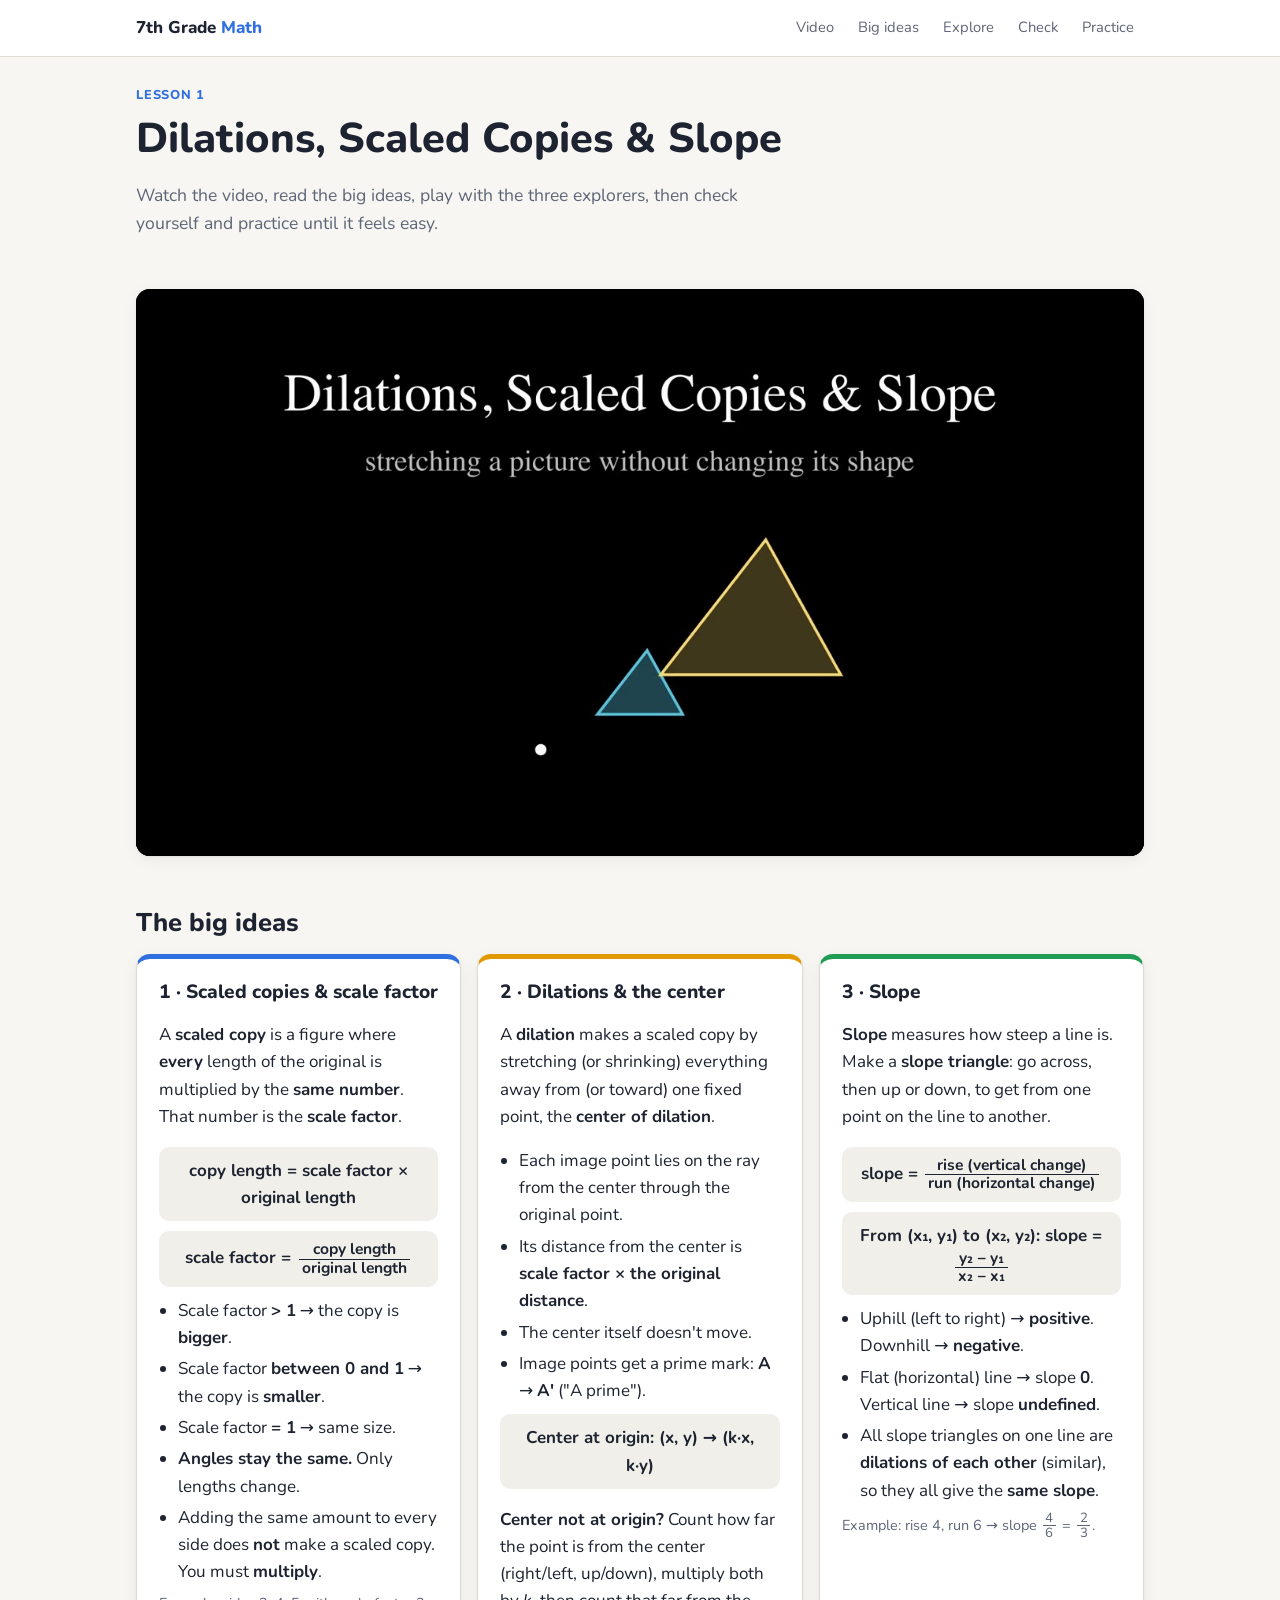
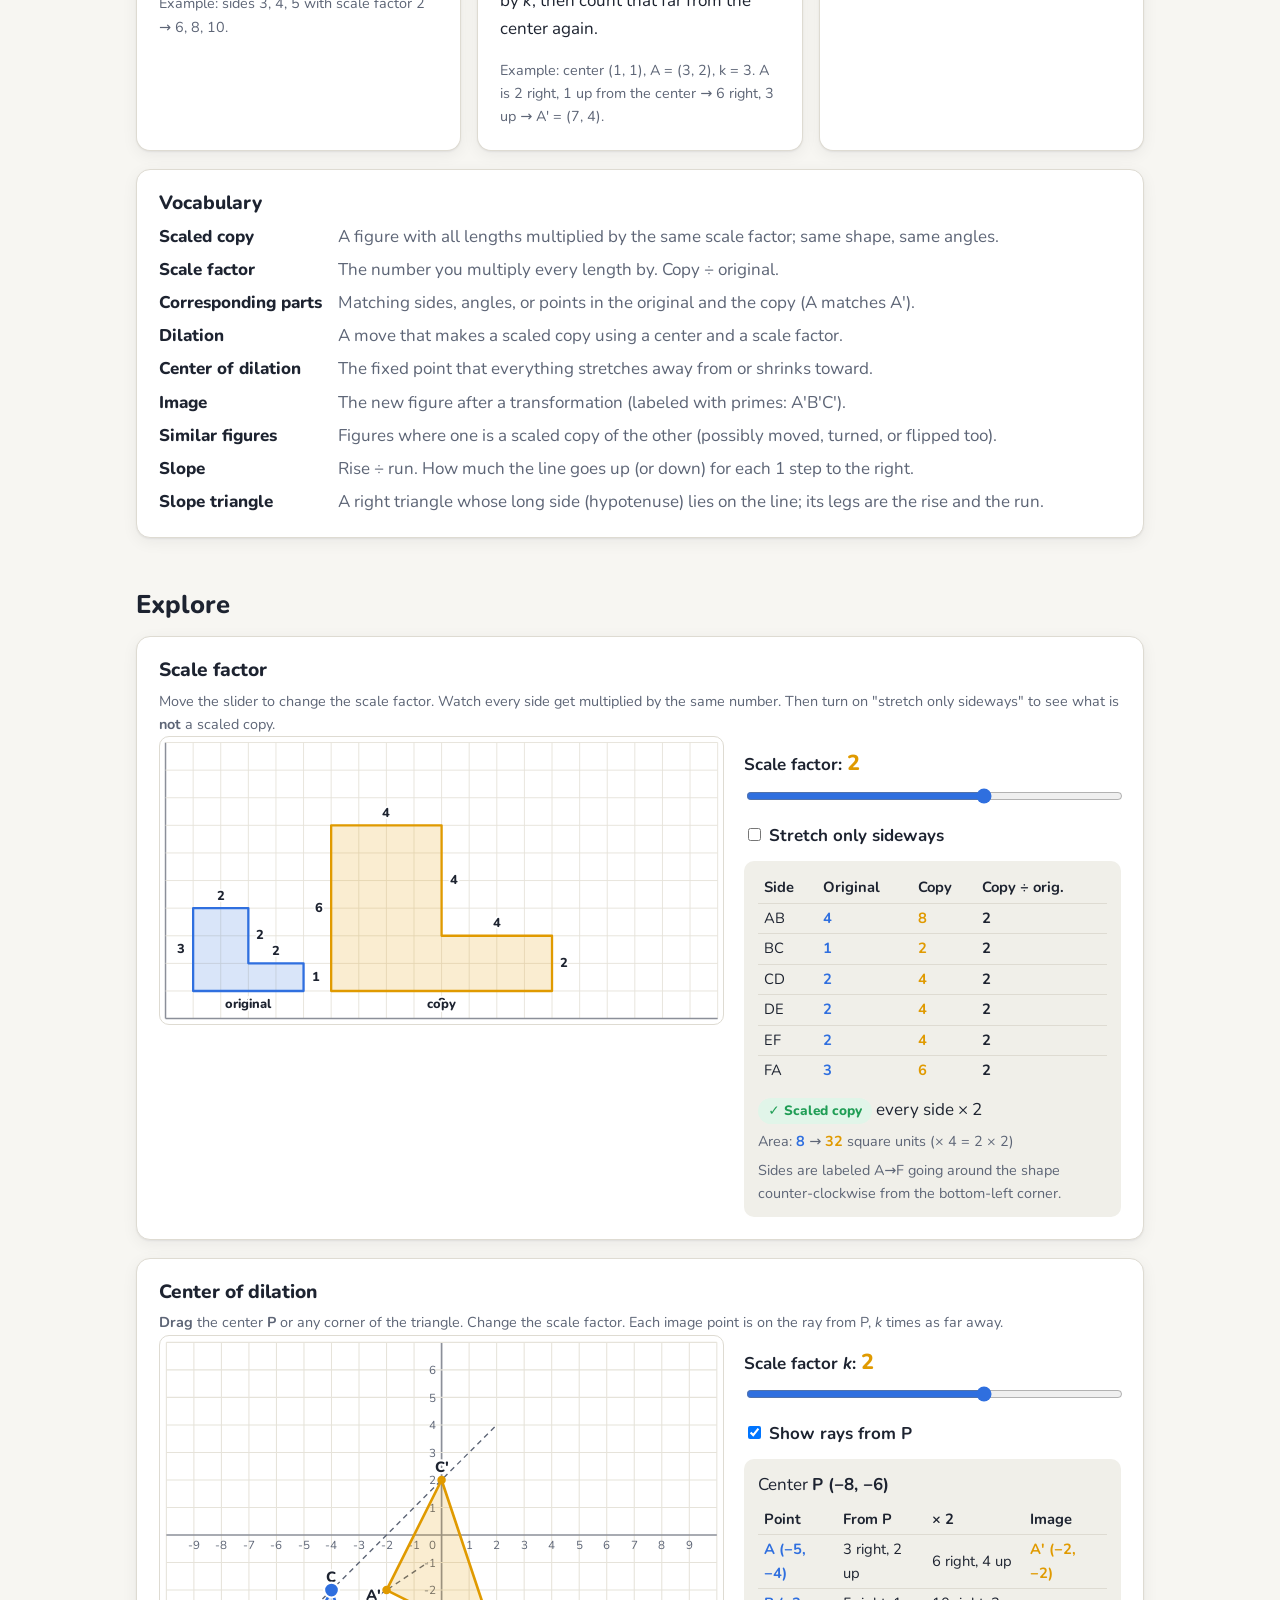
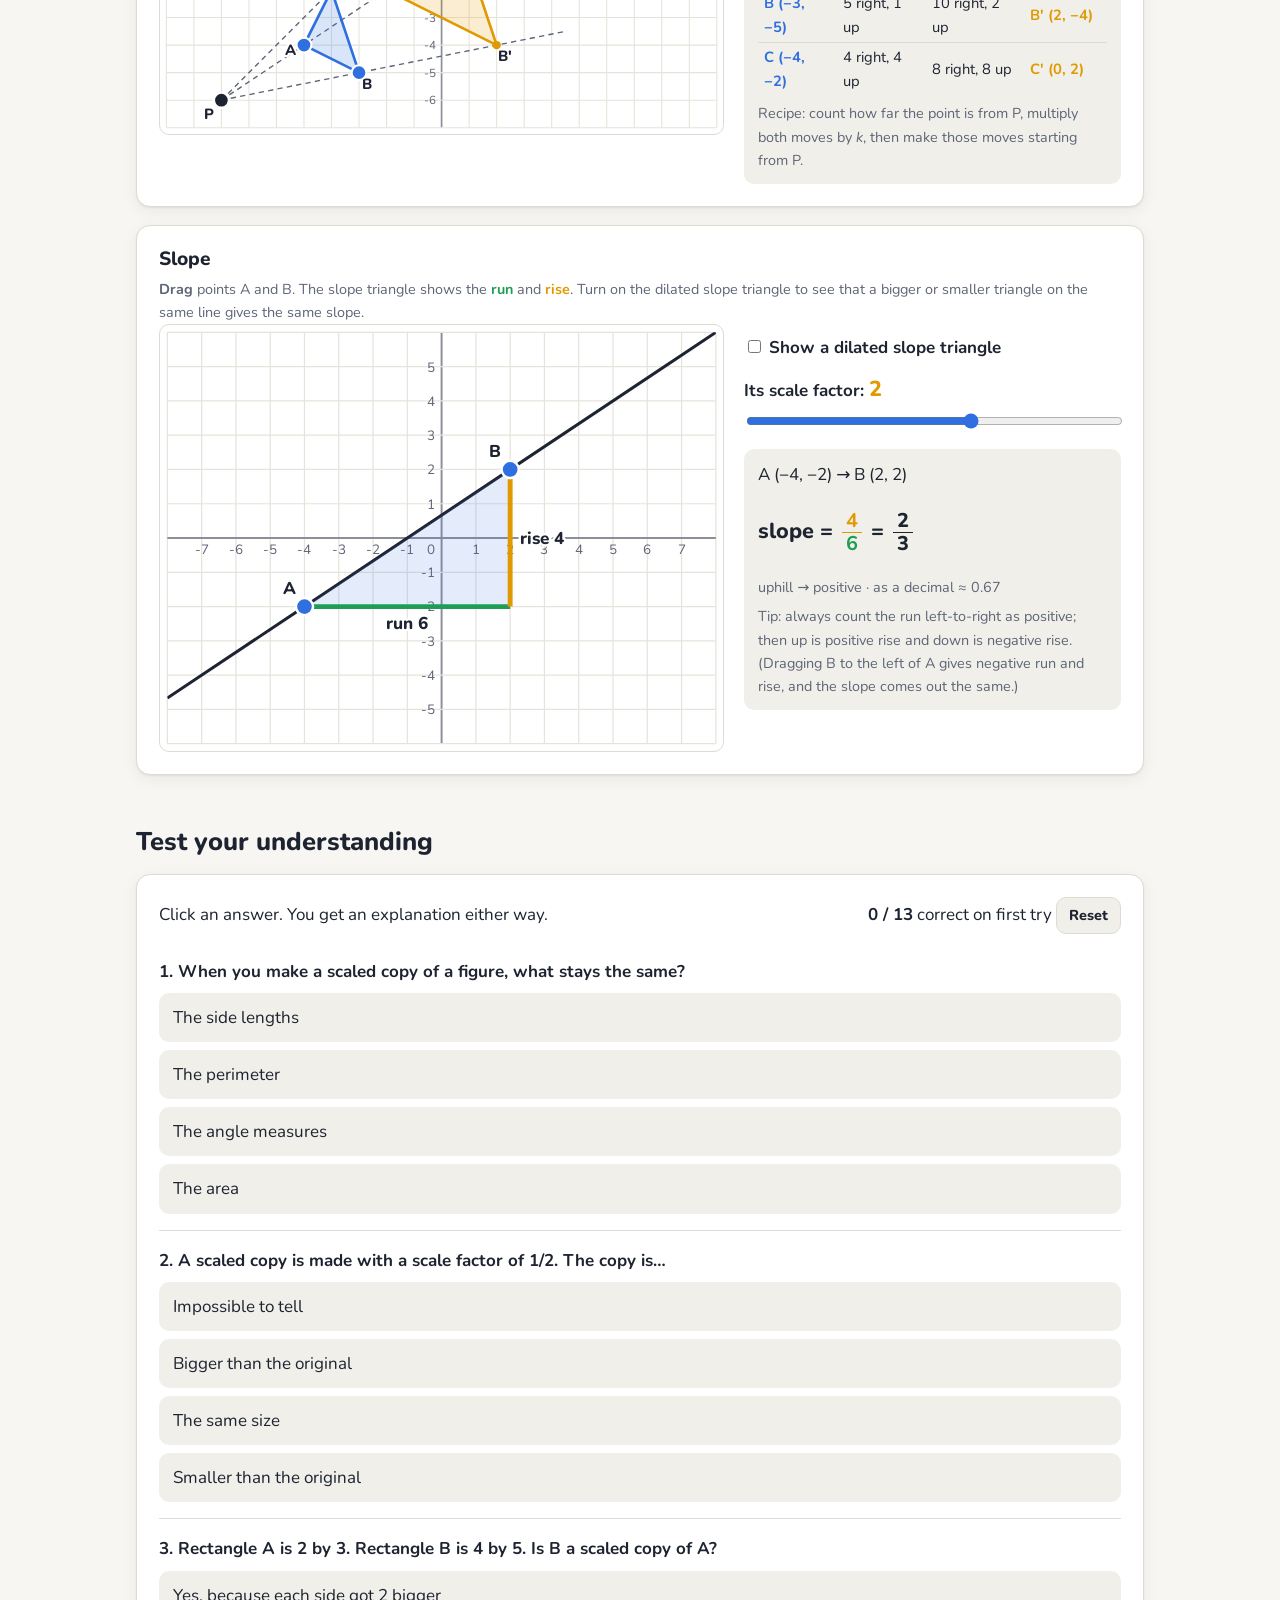
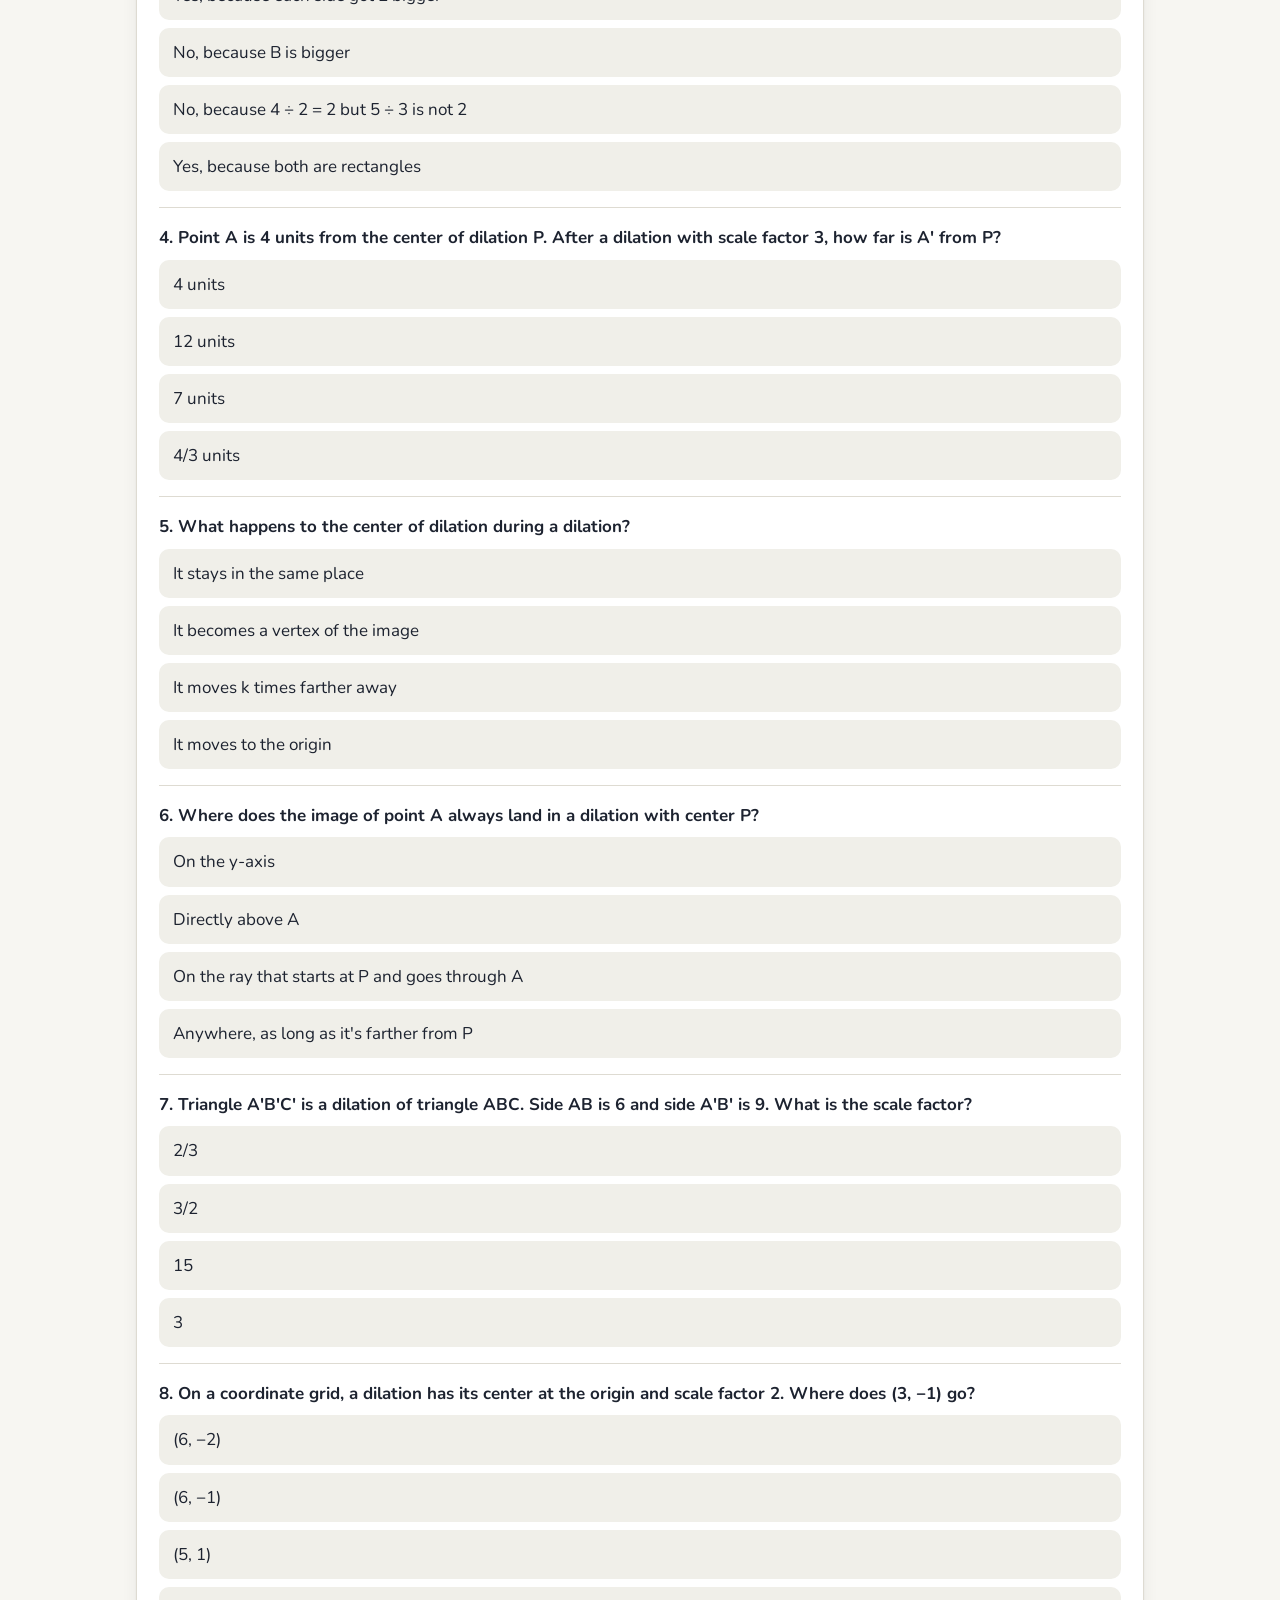
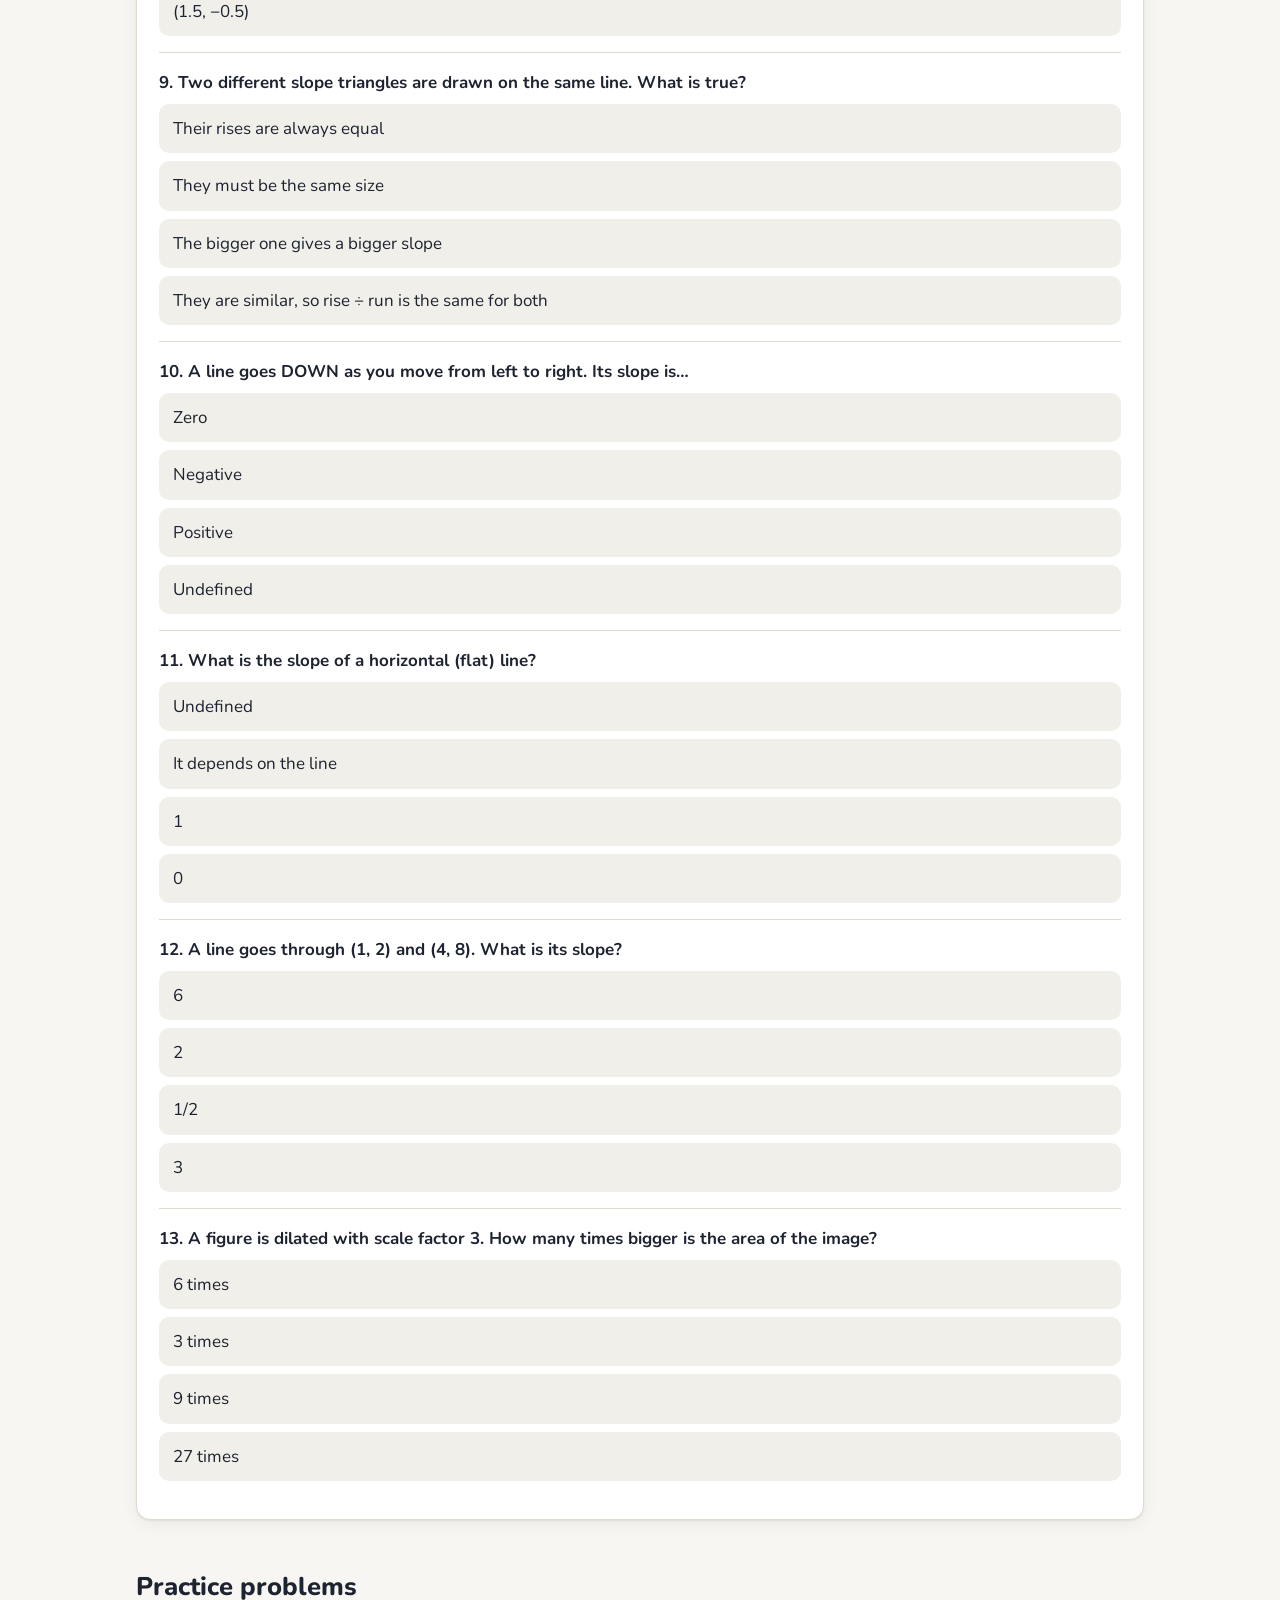
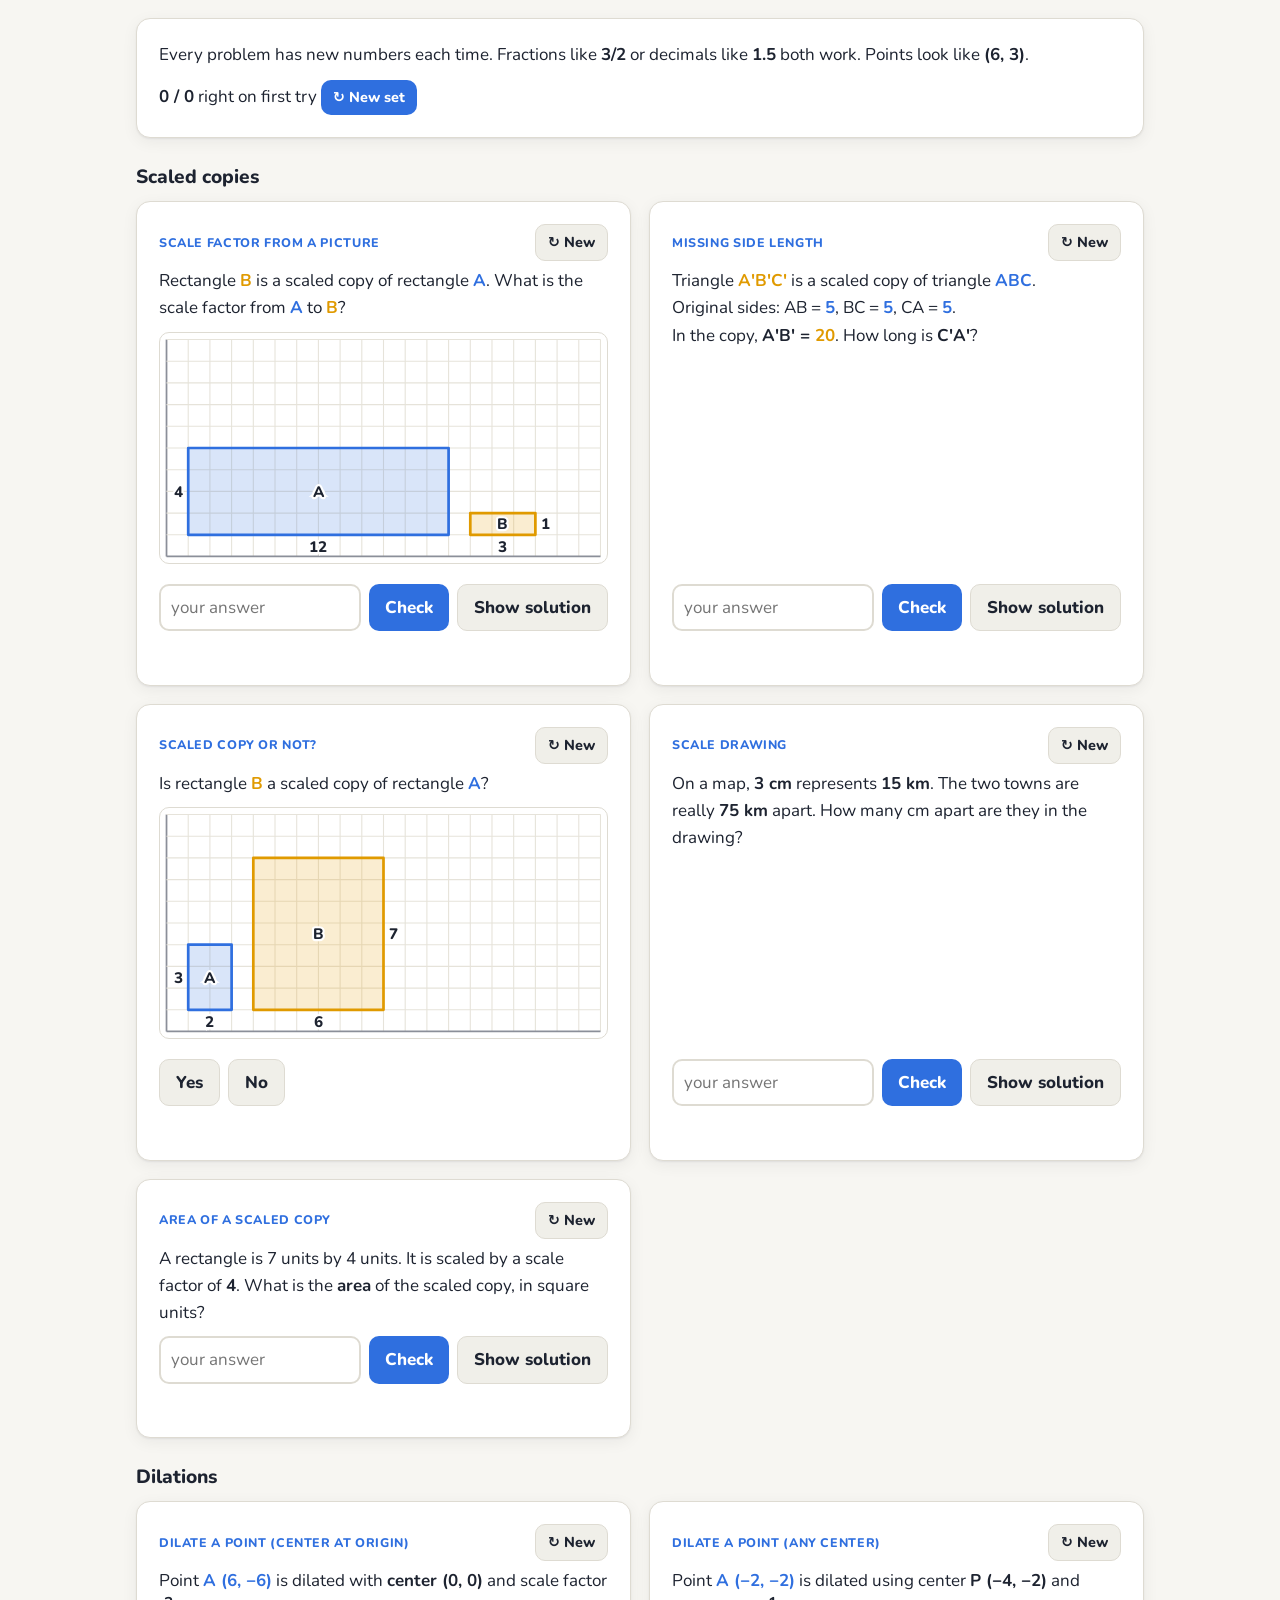
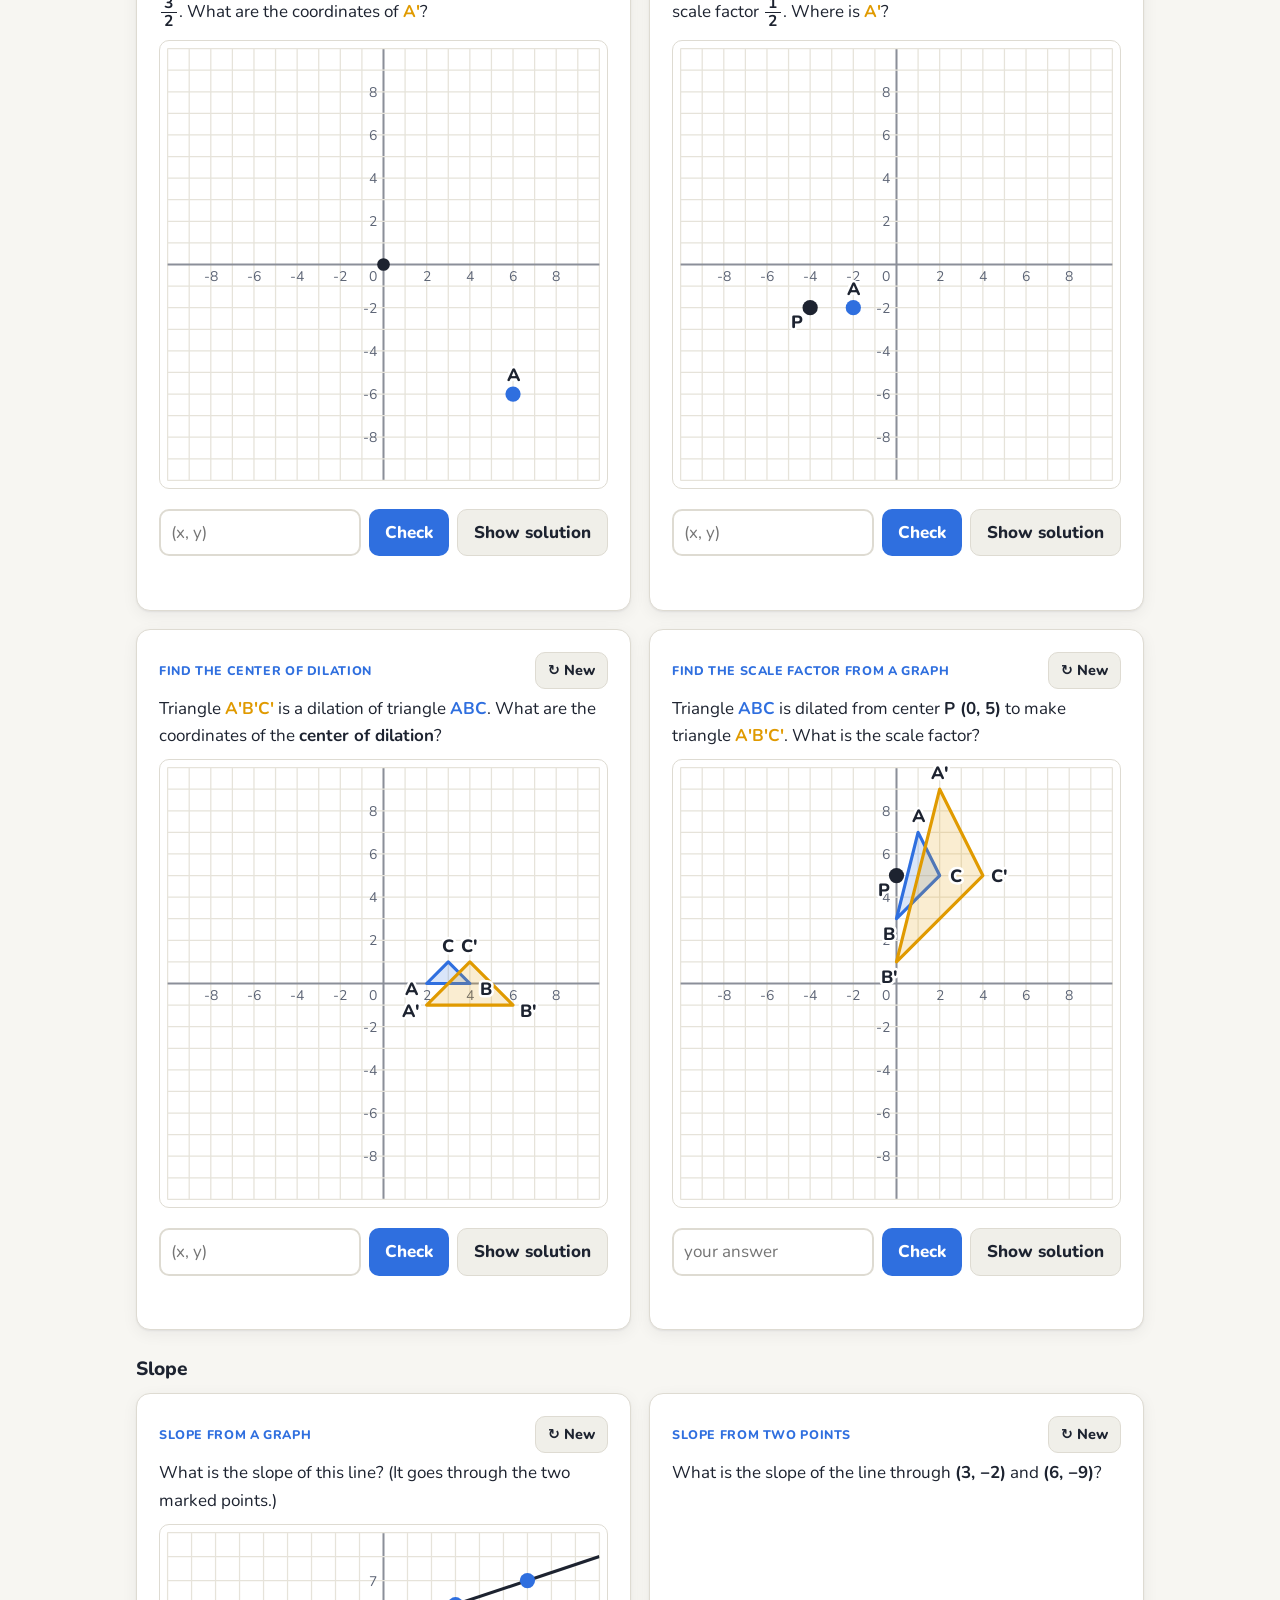
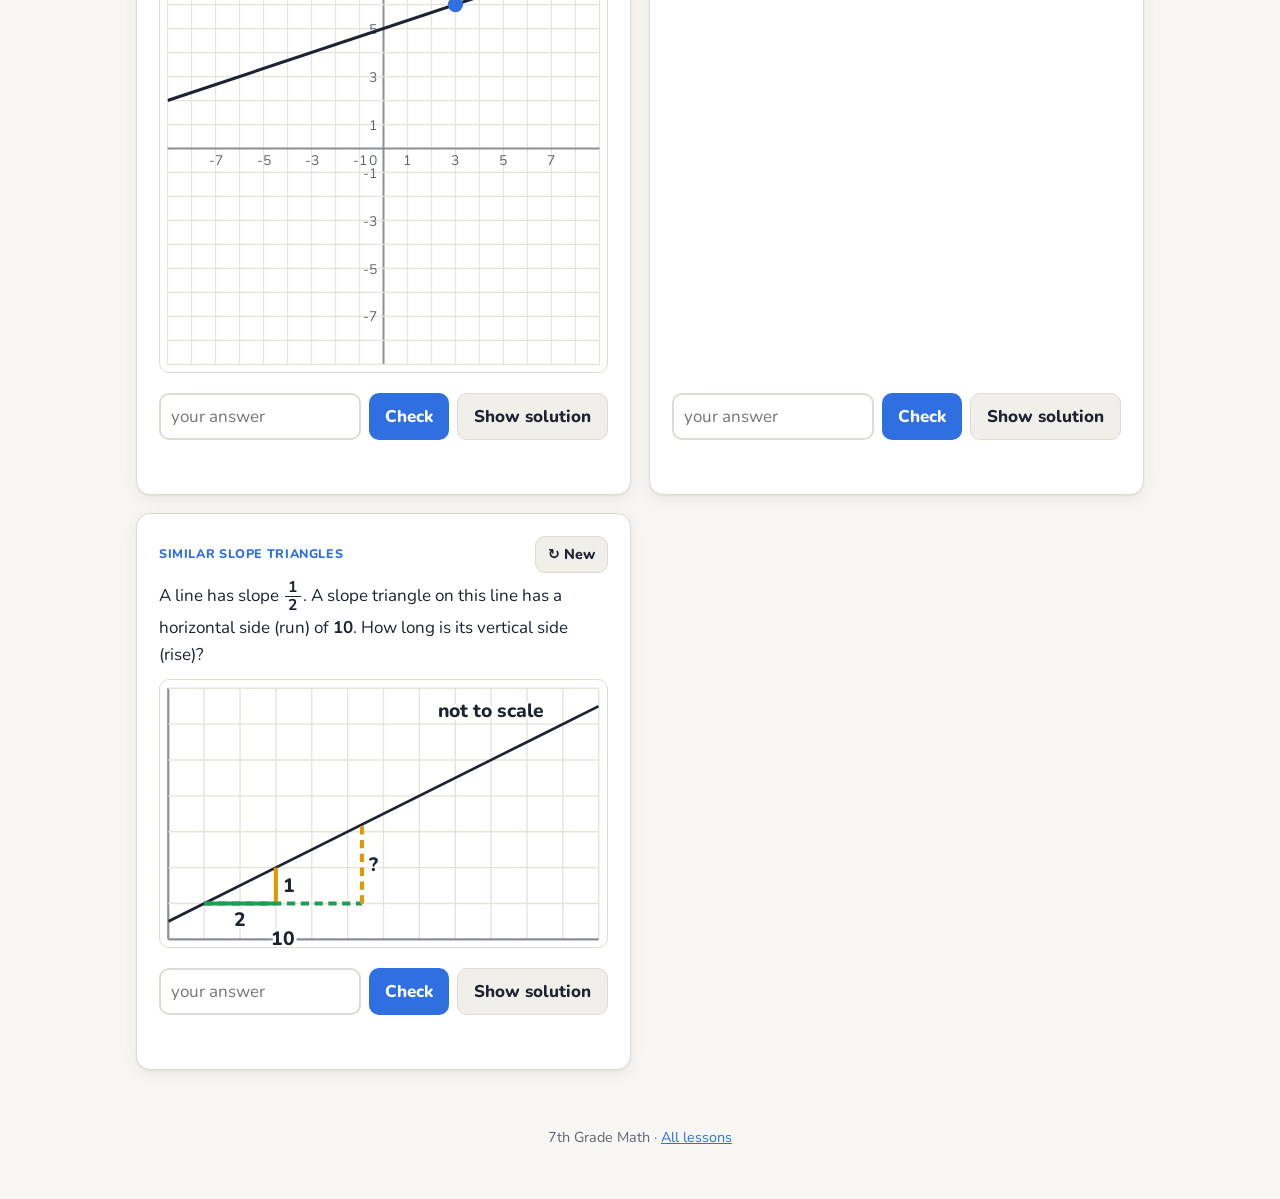
==== lessons/dilations-slope/index.html @ 7b330fb1 "7th grade math site: lesson 1 (dilations, scaled copies, slope) Co-Authored-By: Claude Opus 5.5 <nor" ====
<!doctype html>
<html lang="en">
<head>
<meta charset="utf-8">
<meta name="viewport" content="width=device-width, initial-scale=1">
<title>Dilations, Scaled Copies &amp; Slope · 7th Grade Math</title>
<meta name="description" content="Video, big ideas, interactive explorers, a concept check, and unlimited practice problems on scale factor, center of dilation, and slope.">
<link rel="preconnect" href="https://fonts.googleapis.com">
<link href="https://fonts.googleapis.com/css2?family=Nunito:wght@400;600;700;800&display=swap" rel="stylesheet">
<link rel="stylesheet" href="../../assets/css/style.css">
</head>
<body>
<header class="topbar">
  <div class="wrap">
    <a class="brand" href="../../">7th Grade <span>Math</span></a>
    <nav class="nav">
      <a href="#video">Video</a>
      <a href="#ideas">Big ideas</a>
      <a href="#explore">Explore</a>
      <a href="#check">Check</a>
      <a href="#practice">Practice</a>
    </nav>
  </div>
</header>

<main class="wrap">
  <div class="hero">
    <div class="eyebrow">Lesson 1</div>
    <h1>Dilations, Scaled Copies &amp; Slope</h1>
    <p class="lead">Watch the video, read the big ideas, play with the three explorers, then check yourself and practice until it feels easy.</p>
  </div>

  <!-- VIDEO -->
  <section id="video">
    <div class="video-box">
      <video controls preload="metadata" playsinline poster="../../assets/video/dilations-slope-poster.jpg">
        <source src="../../assets/video/dilations-slope.mp4" type="video/mp4">
        <track kind="captions" src="../../assets/video/dilations-slope.vtt" srclang="en" label="English">
        Your browser can't play this video.
      </video>
    </div>
  </section>

  <!-- OVERVIEW -->
  <section id="ideas">
    <h2>The big ideas</h2>
    <div class="ideas">
      <div class="card idea">
        <h3>1 · Scaled copies &amp; scale factor</h3>
        <p>A <b>scaled copy</b> is a figure where <b>every</b> length of the original is multiplied by the <b>same number</b>. That number is the <b>scale factor</b>.</p>
        <div class="formula">copy length = scale factor × original length</div>
        <div class="formula">scale factor = <span class="frac"><span>copy length</span><span>original length</span></span></div>
        <ul>
          <li>Scale factor <b>&gt; 1</b> → the copy is <b>bigger</b>.</li>
          <li>Scale factor <b>between 0 and 1</b> → the copy is <b>smaller</b>.</li>
          <li>Scale factor <b>= 1</b> → same size.</li>
          <li><b>Angles stay the same.</b> Only lengths change.</li>
          <li>Adding the same amount to every side does <b>not</b> make a scaled copy. You must <b>multiply</b>.</li>
        </ul>
        <p class="hint">Example: sides 3, 4, 5 with scale factor 2 → 6, 8, 10.</p>
      </div>
      <div class="card idea c2">
        <h3>2 · Dilations &amp; the center</h3>
        <p>A <b>dilation</b> makes a scaled copy by stretching (or shrinking) everything away from (or toward) one fixed point, the <b>center of dilation</b>.</p>
        <ul>
          <li>Each image point lies on the ray from the center through the original point.</li>
          <li>Its distance from the center is <b>scale factor × the original distance</b>.</li>
          <li>The center itself doesn't move.</li>
          <li>Image points get a prime mark: <b>A</b> → <b>A′</b> ("A prime").</li>
        </ul>
        <div class="formula">Center at origin: (x, y) → (k·x, k·y)</div>
        <p><b>Center not at origin?</b> Count how far the point is from the center (right/left, up/down), multiply both by <i>k</i>, then count that far from the center again.</p>
        <p class="hint">Example: center (1, 1), A = (3, 2), k = 3. A is 2 right, 1 up from the center → 6 right, 3 up → A′ = (7, 4).</p>
      </div>
      <div class="card idea c3">
        <h3>3 · Slope</h3>
        <p><b>Slope</b> measures how steep a line is. Make a <b>slope triangle</b>: go across, then up or down, to get from one point on the line to another.</p>
        <div class="formula">slope = <span class="frac"><span>rise (vertical change)</span><span>run (horizontal change)</span></span></div>
        <div class="formula">From (x₁, y₁) to (x₂, y₂): slope = <span class="frac"><span>y₂ − y₁</span><span>x₂ − x₁</span></span></div>
        <ul>
          <li>Uphill (left to right) → <b>positive</b>. Downhill → <b>negative</b>.</li>
          <li>Flat (horizontal) line → slope <b>0</b>. Vertical line → slope <b>undefined</b>.</li>
          <li>All slope triangles on one line are <b>dilations of each other</b> (similar), so they all give the <b>same slope</b>.</li>
        </ul>
        <p class="hint">Example: rise 4, run 6 → slope <span class="frac"><span>4</span><span>6</span></span> = <span class="frac"><span>2</span><span>3</span></span>.</p>
      </div>
    </div>

    <div class="card" style="margin-top:18px">
      <h3 style="margin-top:0">Vocabulary</h3>
      <dl class="vocab">
        <dt>Scaled copy</dt><dd>A figure with all lengths multiplied by the same scale factor; same shape, same angles.</dd>
        <dt>Scale factor</dt><dd>The number you multiply every length by. Copy ÷ original.</dd>
        <dt>Corresponding parts</dt><dd>Matching sides, angles, or points in the original and the copy (A matches A′).</dd>
        <dt>Dilation</dt><dd>A move that makes a scaled copy using a center and a scale factor.</dd>
        <dt>Center of dilation</dt><dd>The fixed point that everything stretches away from or shrinks toward.</dd>
        <dt>Image</dt><dd>The new figure after a transformation (labeled with primes: A′B′C′).</dd>
        <dt>Similar figures</dt><dd>Figures where one is a scaled copy of the other (possibly moved, turned, or flipped too).</dd>
        <dt>Slope</dt><dd>Rise ÷ run. How much the line goes up (or down) for each 1 step to the right.</dd>
        <dt>Slope triangle</dt><dd>A right triangle whose long side (hypotenuse) lies on the line; its legs are the rise and the run.</dd>
      </dl>
    </div>
  </section>

  <!-- INTERACTIVES -->
  <section id="explore">
    <h2>Explore</h2>

    <div class="card">
      <h3 style="margin-top:0">Scale factor</h3>
      <p class="hint" style="margin-top:0">Move the slider to change the scale factor. Watch every side get multiplied by the same number. Then turn on "stretch only sideways" to see what is <b>not</b> a scaled copy.</p>
      <div class="lab">
        <svg id="sf-plot" aria-label="Original shape and scaled copy on a grid"></svg>
        <div class="controls">
          <label for="sf-k">Scale factor: <span id="sf-kval" class="big c"></span></label>
          <input id="sf-k" type="range" min="0.25" max="3" step="0.25" value="2">
          <label class="toggle"><input id="sf-distort" type="checkbox"> Stretch only sideways</label>
          <div class="readout" id="sf-read"></div>
        </div>
      </div>
    </div>

    <div class="card">
      <h3 style="margin-top:0">Center of dilation</h3>
      <p class="hint" style="margin-top:0"><b>Drag</b> the center <b>P</b> or any corner of the triangle. Change the scale factor. Each image point is on the ray from P, <i>k</i> times as far away.</p>
      <div class="lab">
        <svg id="dil-plot" aria-label="Dilation of a triangle from a draggable center"></svg>
        <div class="controls">
          <label for="dil-k">Scale factor <i>k</i>: <span id="dil-kval" class="big c"></span></label>
          <input id="dil-k" type="range" min="0.25" max="3" step="0.25" value="2">
          <label class="toggle"><input id="dil-rays" type="checkbox" checked> Show rays from P</label>
          <div class="readout" id="dil-read"></div>
        </div>
      </div>
    </div>

    <div class="card">
      <h3 style="margin-top:0">Slope</h3>
      <p class="hint" style="margin-top:0"><b>Drag</b> points A and B. The slope triangle shows the <span class="g">run</span> and <span class="r">rise</span>. Turn on the dilated slope triangle to see that a bigger or smaller triangle on the same line gives the same slope.</p>
      <div class="lab">
        <svg id="sl-plot" aria-label="Line through two draggable points with slope triangle"></svg>
        <div class="controls">
          <label class="toggle"><input id="sl-dil" type="checkbox"> Show a dilated slope triangle</label>
          <label for="sl-k">Its scale factor: <span id="sl-kval" class="big c"></span></label>
          <input id="sl-k" type="range" min="0.5" max="3" step="0.5" value="2">
          <div class="readout" id="sl-read"></div>
        </div>
      </div>
    </div>
  </section>

  <!-- CONCEPT CHECK -->
  <section id="check">
    <h2>Test your understanding</h2>
    <div class="card">
      <div class="scorebar">
        <div>Click an answer. You get an explanation either way.</div>
        <div><b id="quiz-score">0 / 0</b> correct on first try <button class="btn ghost small" id="quiz-reset">Reset</button></div>
      </div>
      <div id="quiz"></div>
    </div>
  </section>

  <!-- PRACTICE -->
  <section id="practice">
    <h2>Practice problems</h2>
    <div class="card scorebar">
      <div>Every problem has new numbers each time. Fractions like <b>3/2</b> or decimals like <b>1.5</b> both work. Points look like <b>(6, 3)</b>.</div>
      <div><b id="prac-score">0 / 0</b> right on first try <button class="btn small" id="prac-new">↻ New set</button></div>
    </div>
    <h3 class="group-title">Scaled copies</h3>
    <div class="problems" id="g-scaled"></div>
    <h3 class="group-title">Dilations</h3>
    <div class="problems" id="g-dil"></div>
    <h3 class="group-title">Slope</h3>
    <div class="problems" id="g-slope"></div>
  </section>
</main>

<footer class="footer">7th Grade Math · <a href="../../">All lessons</a></footer>

<script src="../../assets/js/graph.js"></script>
<script src="lesson.js"></script>
</body>
</html>
---- assets/css/style.css ----
:root {
  --bg: #f7f6f2;
  --surface: #ffffff;
  --surface-2: #f0efe9;
  --text: #1d2330;
  --muted: #5d6576;
  --border: #dedbd2;
  --accent: #2f6fdf;
  --accent-soft: #e3ecfc;
  --orig: #2f6fdf;     /* original figure */
  --copy: #e09a00;     /* image / scaled copy */
  --good: #1f9d55;
  --good-soft: #e1f5e9;
  --bad: #d64545;
  --bad-soft: #fbe6e6;
  --run: #1f9d55;
  --rise: #e09a00;
  --grid: #e6e3da;
  --axis: #8b8f99;
  --radius: 14px;
  --shadow: 0 1px 2px rgba(20, 25, 40, .06), 0 4px 16px rgba(20, 25, 40, .06);
  color-scheme: light;
}
@media (prefers-color-scheme: dark) {
  :root:not([data-theme="light"]) {
    --bg: #10131a; --surface: #181c25; --surface-2: #20252f; --text: #e8eaf0; --muted: #9aa2b2;
    --border: #2c3240; --accent: #6ea2ff; --accent-soft: #1d2a44; --orig: #6ea2ff; --copy: #ffc340;
    --good: #46c983; --good-soft: #15301f; --bad: #ff7070; --bad-soft: #3a1a1a; --run: #46c983;
    --rise: #ffc340; --grid: #283040; --axis: #6c7486; color-scheme: dark;
  }
}
:root[data-theme="dark"] {
  --bg: #10131a; --surface: #181c25; --surface-2: #20252f; --text: #e8eaf0; --muted: #9aa2b2;
  --border: #2c3240; --accent: #6ea2ff; --accent-soft: #1d2a44; --orig: #6ea2ff; --copy: #ffc340;
  --good: #46c983; --good-soft: #15301f; --bad: #ff7070; --bad-soft: #3a1a1a; --run: #46c983;
  --rise: #ffc340; --grid: #283040; --axis: #6c7486; color-scheme: dark;
}

* { box-sizing: border-box; }
html { scroll-behavior: smooth; }
body {
  margin: 0; background: var(--bg); color: var(--text);
  font: 17px/1.6 "Nunito", system-ui, -apple-system, "Segoe UI", sans-serif;
}
a { color: var(--accent); }
h1, h2, h3 { line-height: 1.2; font-weight: 800; }
h1 { font-size: clamp(1.8rem, 4vw, 2.6rem); margin: .2em 0 .3em; }
h2 { font-size: 1.6rem; margin: 0 0 .6em; }
h3 { font-size: 1.2rem; margin: 1.2em 0 .4em; }

.wrap { max-width: 1040px; margin: 0 auto; padding: 0 16px; }

/* top bar */
.topbar { background: var(--surface); border-bottom: 1px solid var(--border); position: sticky; top: 0; z-index: 20; }
.topbar .wrap { display: flex; align-items: center; gap: 18px; height: 56px; }
.brand { font-weight: 800; text-decoration: none; color: var(--text); white-space: nowrap; }
.brand span { color: var(--accent); }
.nav { display: flex; gap: 4px; overflow-x: auto; scrollbar-width: none; margin-left: auto; }
.nav a { padding: 6px 10px; border-radius: 8px; text-decoration: none; color: var(--muted); font-size: .92rem; white-space: nowrap; }
.nav a:hover { background: var(--surface-2); color: var(--text); }

.hero { padding: 28px 0 8px; }
.eyebrow { color: var(--accent); font-weight: 800; letter-spacing: .06em; text-transform: uppercase; font-size: .8rem; }
.lead { color: var(--muted); font-size: 1.1rem; max-width: 60ch; }

section { padding: 26px 0; }
.card { background: var(--surface); border: 1px solid var(--border); border-radius: var(--radius); box-shadow: var(--shadow); padding: 22px; }
.card + .card { margin-top: 18px; }
.ideas > .card, .problems > .card, .lessons > .card { margin-top: 0; }

/* video */
.video-box { border-radius: var(--radius); overflow: hidden; background: #000; box-shadow: var(--shadow); aspect-ratio: 16 / 9; }
.video-box video { width: 100%; height: 100%; display: block; }

/* overview */
.ideas { display: grid; grid-template-columns: repeat(auto-fit, minmax(280px, 1fr)); gap: 16px; }
.idea { border-top: 5px solid var(--accent); }
.idea.c2 { border-top-color: var(--copy); }
.idea.c3 { border-top-color: var(--good); }
.idea h3 { margin-top: 0; }
.idea ul { padding-left: 1.1em; margin: .4em 0; }
.idea li { margin: .25em 0; }
.formula { background: var(--surface-2); border-radius: 10px; padding: 10px 14px; margin: 10px 0; font-weight: 700; text-align: center; }
.vocab { display: grid; grid-template-columns: max-content 1fr; gap: 6px 16px; margin: 0; }
.vocab dt { font-weight: 800; }
.vocab dd { margin: 0; color: var(--muted); }
@media (max-width: 560px) { .vocab { grid-template-columns: 1fr; } .vocab dd { margin-bottom: 8px; } }

/* fractions */
.frac { display: inline-flex; flex-direction: column; vertical-align: middle; text-align: center; font-size: .92em; line-height: 1.1; margin: 0 .15em; }
.frac > span:first-child { border-bottom: 1.5px solid currentColor; padding: 0 .2em; }
.frac > span:last-child { padding: 0 .2em; }
.o { color: var(--orig); font-weight: 700; }
.c { color: var(--copy); font-weight: 700; }
.g { color: var(--run); font-weight: 700; }
.r { color: var(--rise); font-weight: 700; }

/* interactives */
.lab { display: grid; grid-template-columns: minmax(0, 1.5fr) minmax(250px, 1fr); gap: 20px; align-items: start; }
@media (max-width: 820px) { .lab { grid-template-columns: 1fr; } }
.plot { width: 100%; height: auto; display: block; background: var(--surface); border: 1px solid var(--border); border-radius: 10px; touch-action: none; user-select: none; }
.controls label { display: block; font-weight: 700; margin: 10px 0 4px; }
.controls input[type=range] { width: 100%; accent-color: var(--accent); }
.readout { background: var(--surface-2); border-radius: 10px; padding: 12px 14px; margin-top: 12px; font-variant-numeric: tabular-nums; }
.readout table { border-collapse: collapse; width: 100%; font-size: .92rem; }
.readout th, .readout td { padding: 3px 6px; text-align: left; border-bottom: 1px solid var(--border); }
.readout tr:last-child td { border-bottom: 0; }
.big { font-size: 1.35rem; font-weight: 800; }
.hint { color: var(--muted); font-size: .9rem; margin: 6px 0 0; }
.toggle { display: flex; align-items: center; gap: 8px; margin: 10px 0; font-weight: 600; cursor: pointer; }
.pill { display: inline-block; padding: 2px 10px; border-radius: 99px; font-size: .85rem; font-weight: 800; }
.pill.yes { background: var(--good-soft); color: var(--good); }
.pill.no { background: var(--bad-soft); color: var(--bad); }

/* svg pieces */
.plot .gl { stroke: var(--grid); stroke-width: 1; }
.plot .ax { stroke: var(--axis); stroke-width: 1.6; }
.plot .tick { fill: var(--muted); font-size: 11px; }
.plot .lbl { fill: var(--text); font-size: 14px; font-weight: 800; paint-order: stroke; stroke: var(--surface); stroke-width: 4px; }
.plot .handle { cursor: grab; }
.plot .handle:active { cursor: grabbing; }

/* buttons */
.btn { font: inherit; font-weight: 800; border: 0; border-radius: 10px; padding: 9px 16px; cursor: pointer; background: var(--accent); color: #fff; }
.btn:hover { filter: brightness(1.08); }
.btn.ghost { background: var(--surface-2); color: var(--text); border: 1px solid var(--border); }
.btn.small { padding: 6px 12px; font-size: .9rem; }
.btn:focus-visible, input:focus-visible { outline: 3px solid var(--accent); outline-offset: 2px; }

/* quiz */
.q { padding: 16px 0; border-bottom: 1px solid var(--border); }
.q:last-child { border-bottom: 0; }
.q .stem { font-weight: 700; margin-bottom: 8px; }
.opts { display: grid; gap: 8px; }
.opt { text-align: left; font: inherit; background: var(--surface-2); color: var(--text); border: 2px solid transparent; border-radius: 10px; padding: 9px 12px; cursor: pointer; }
.opt:hover { border-color: var(--border); }
.opt.right { border-color: var(--good); background: var(--good-soft); }
.opt.wrong { border-color: var(--bad); background: var(--bad-soft); }
.explain { margin-top: 8px; padding: 10px 12px; border-radius: 10px; background: var(--accent-soft); display: none; }
.explain.show { display: block; }
.scorebar { display: flex; flex-wrap: wrap; gap: 12px; align-items: center; justify-content: space-between; margin-bottom: 8px; }

/* practice problems */
.problems { display: grid; grid-template-columns: repeat(auto-fit, minmax(min(100%, 440px), 1fr)); gap: 18px; }
.prob { display: flex; flex-direction: column; }
.prob .head { display: flex; justify-content: space-between; align-items: center; gap: 10px; margin-bottom: 6px; }
.prob .tag { font-size: .78rem; font-weight: 800; text-transform: uppercase; letter-spacing: .05em; color: var(--accent); }
.prob .body { flex: 1; }
.prob .plot { margin: 10px 0; }
.answer-row { display: flex; gap: 8px; flex-wrap: wrap; margin-top: 10px; }
.answer-row input[type=text] { font: inherit; flex: 1; min-width: 120px; padding: 8px 10px; border-radius: 10px; border: 2px solid var(--border); background: var(--surface); color: var(--text); }
.answer-row input.ok { border-color: var(--good); }
.answer-row input.no { border-color: var(--bad); }
.fb { margin-top: 8px; font-weight: 700; min-height: 1.4em; }
.fb.ok { color: var(--good); }
.fb.no { color: var(--bad); }
.solution { display: none; margin-top: 8px; padding: 10px 12px; background: var(--surface-2); border-radius: 10px; }
.solution.show { display: block; }
.solution ol { margin: 0; padding-left: 1.2em; }
.group-title { margin: 28px 0 12px; }
.choice-row { display: flex; gap: 8px; margin-top: 10px; }

/* home page */
.lessons { display: grid; grid-template-columns: repeat(auto-fit, minmax(260px, 1fr)); gap: 18px; }
.lesson-card { text-decoration: none; color: inherit; display: block; transition: transform .15s; }
.lesson-card:hover { transform: translateY(-3px); }
.lesson-card.soon { opacity: .55; pointer-events: none; }
.lesson-card img { width: 100%; border-radius: 10px; display: block; margin-bottom: 12px; aspect-ratio: 16/9; object-fit: cover; background: #000; }
.footer { color: var(--muted); font-size: .9rem; padding: 30px 0 50px; text-align: center; }

/* keep everything inside narrow screens */
.lab > *, .controls, .prob, .card { min-width: 0; }
@media (max-width: 820px) { .lab { grid-template-columns: minmax(0, 1fr); } }
.readout { overflow-x: auto; }
.answer-row .btn { flex: 0 0 auto; }
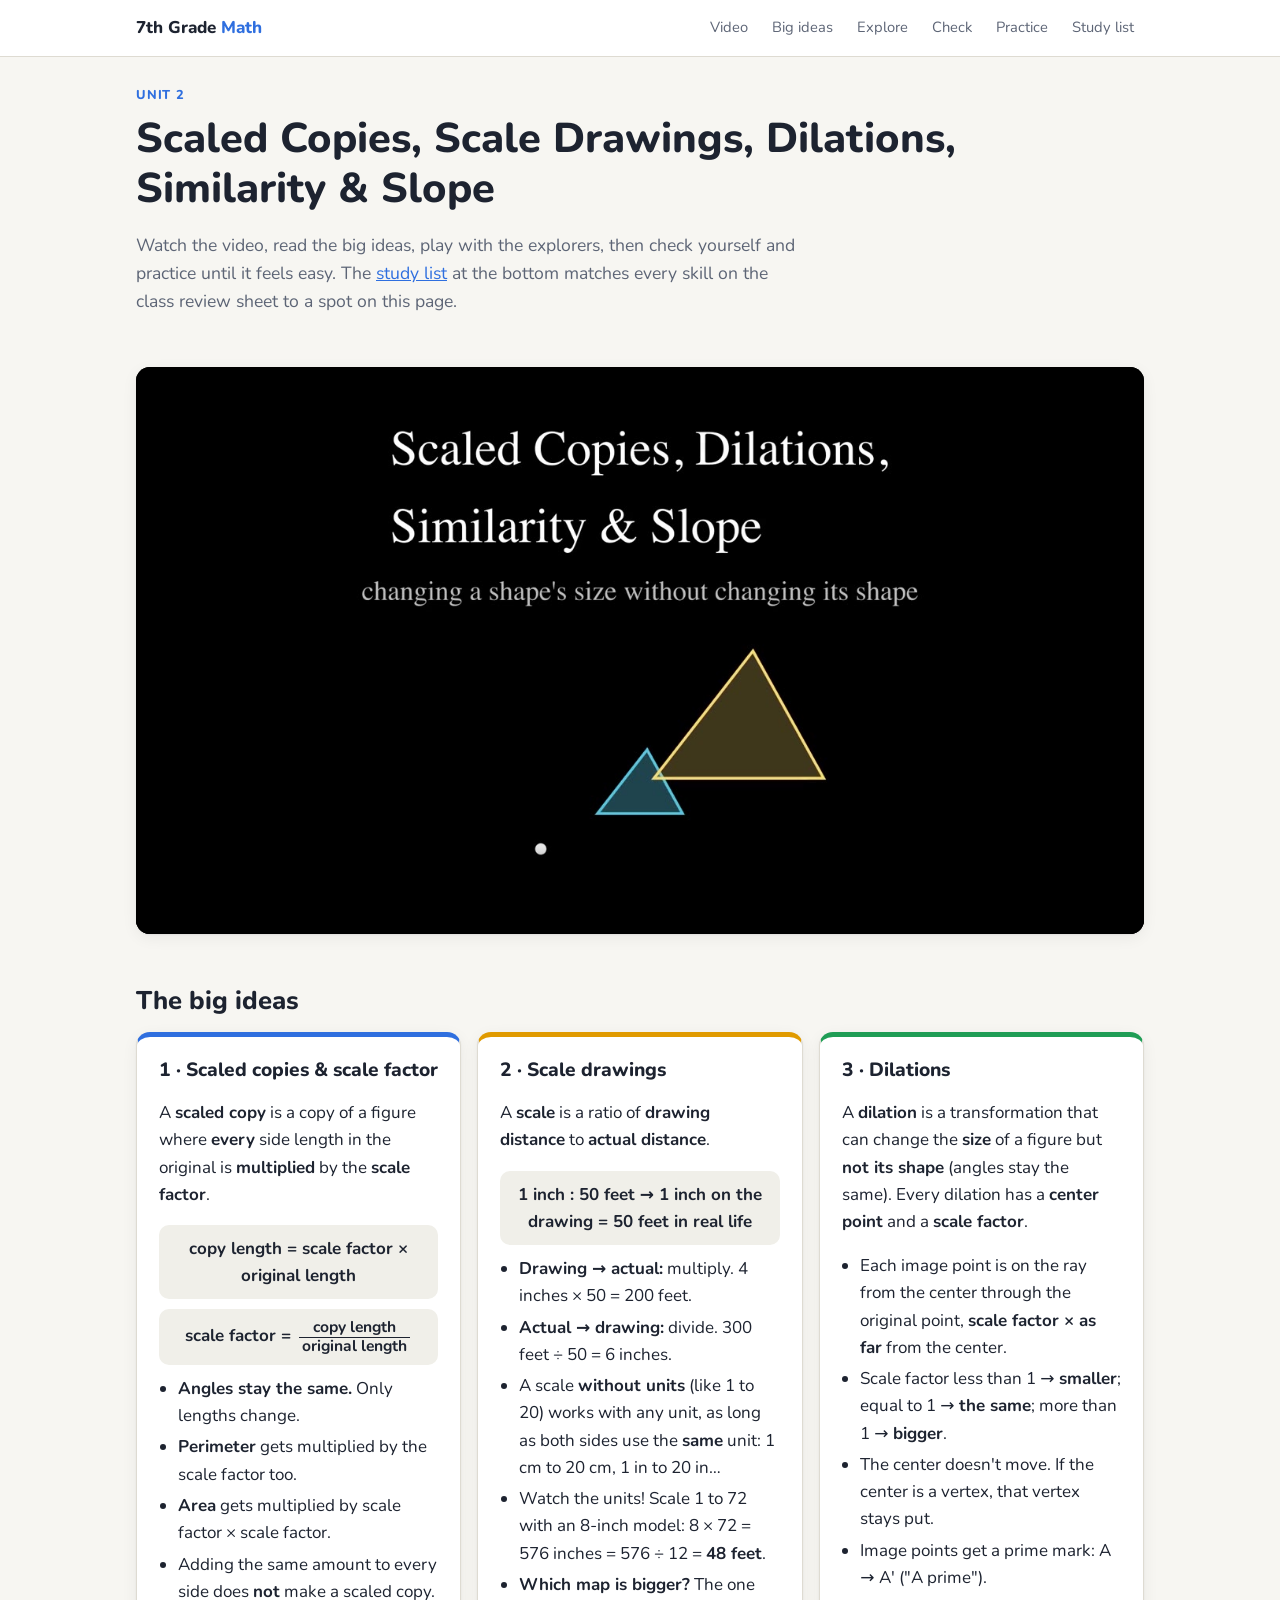
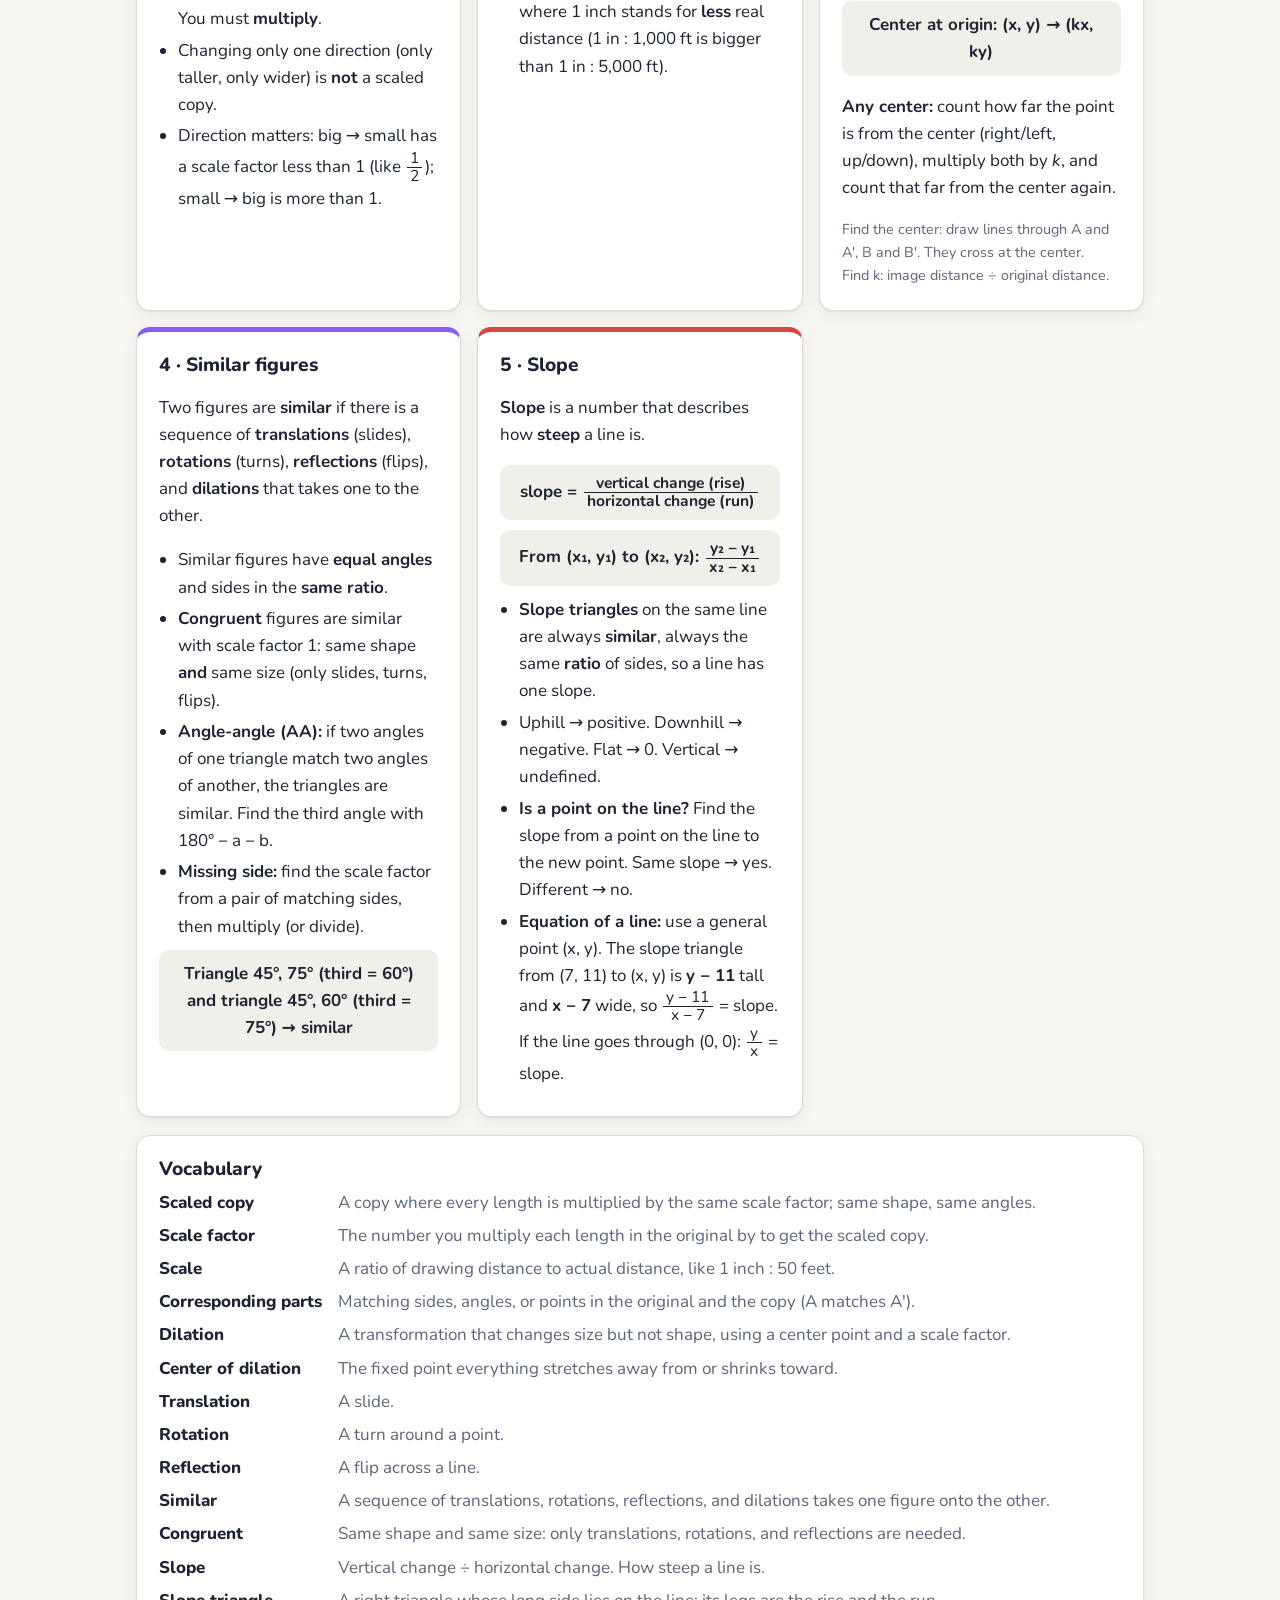
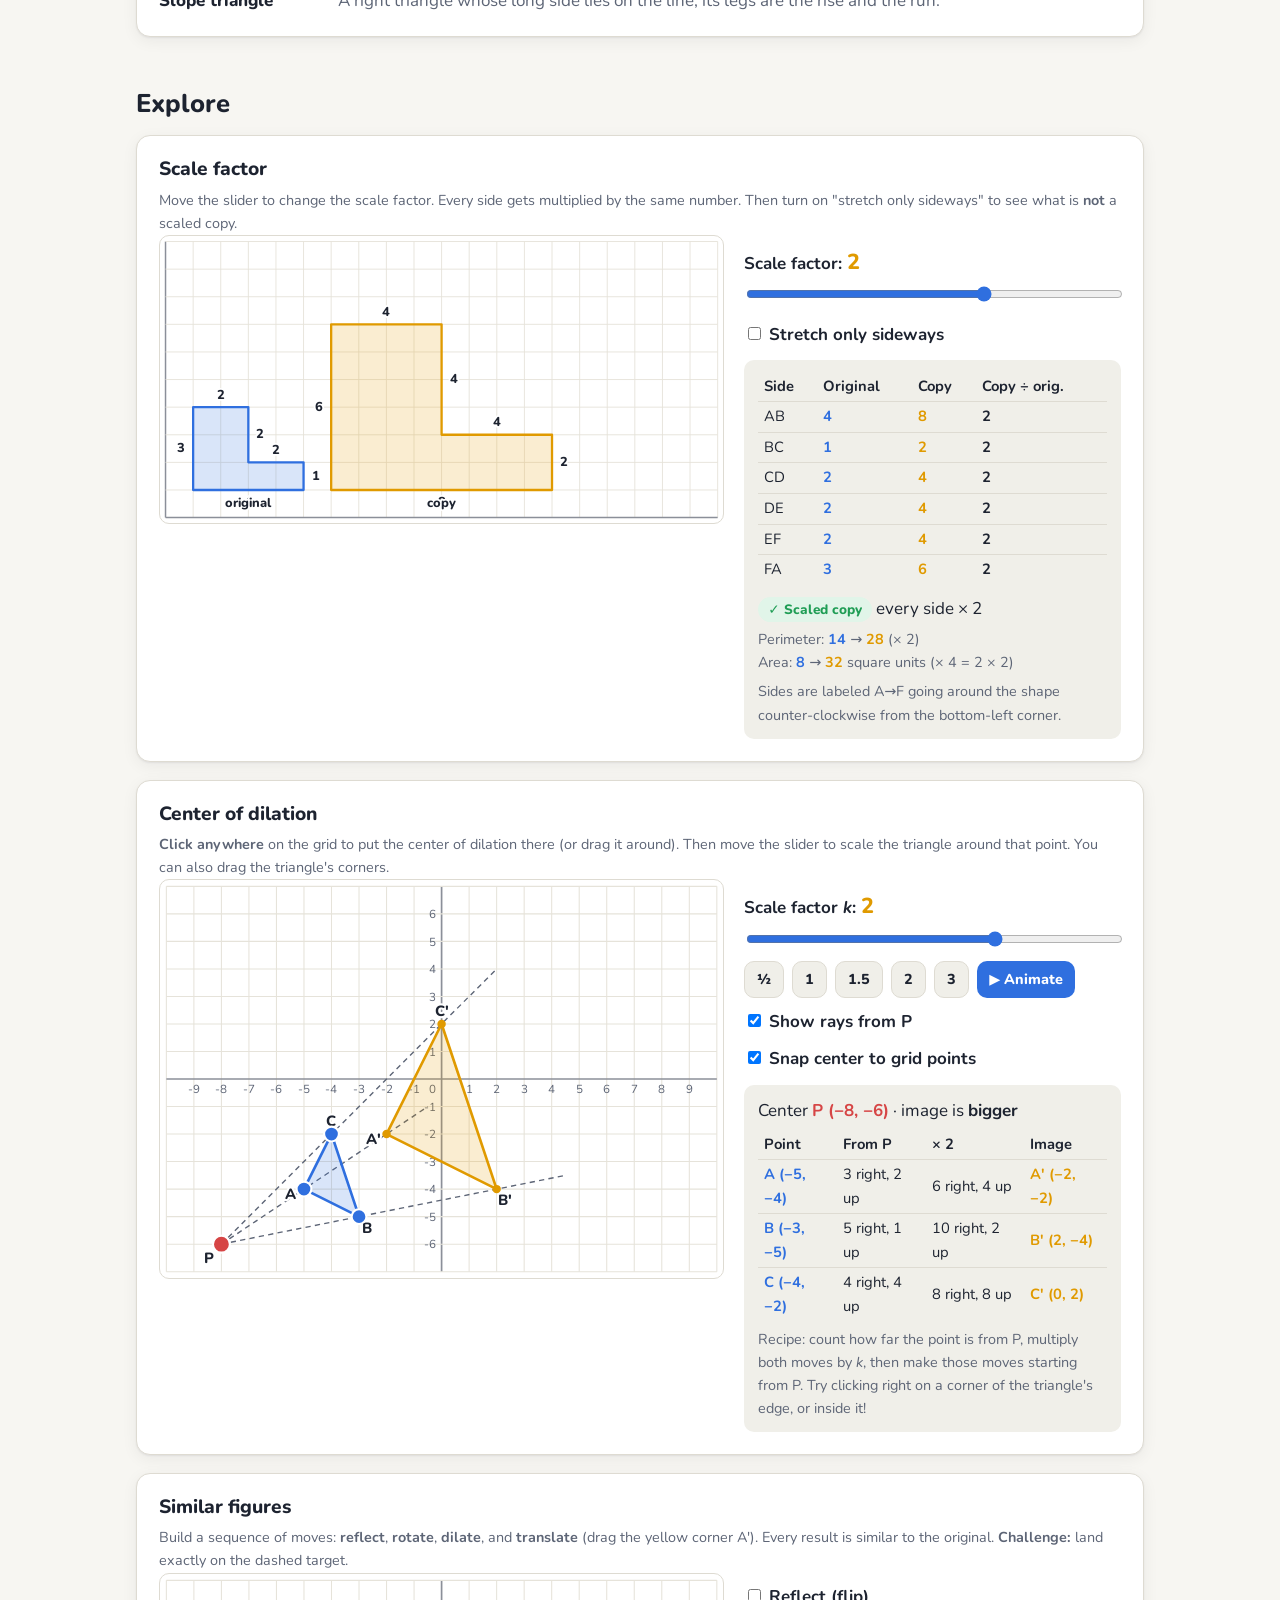
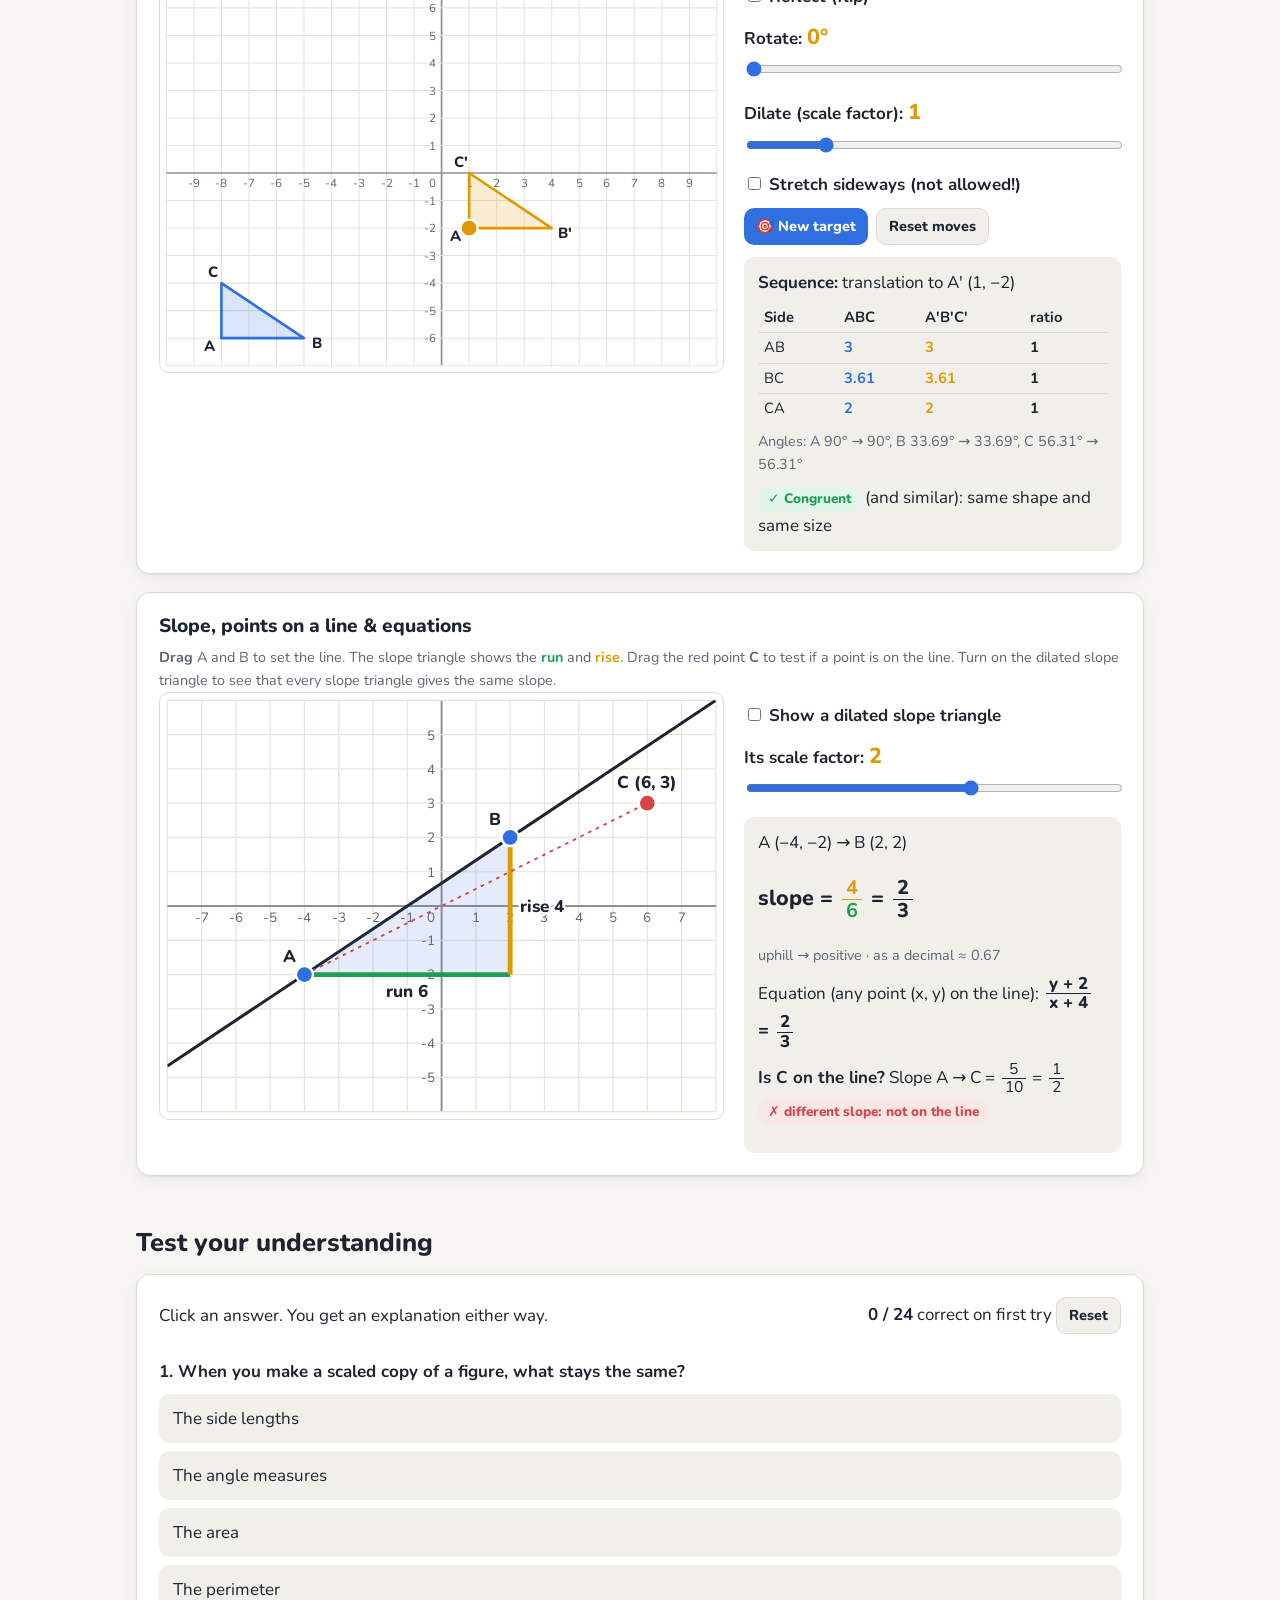
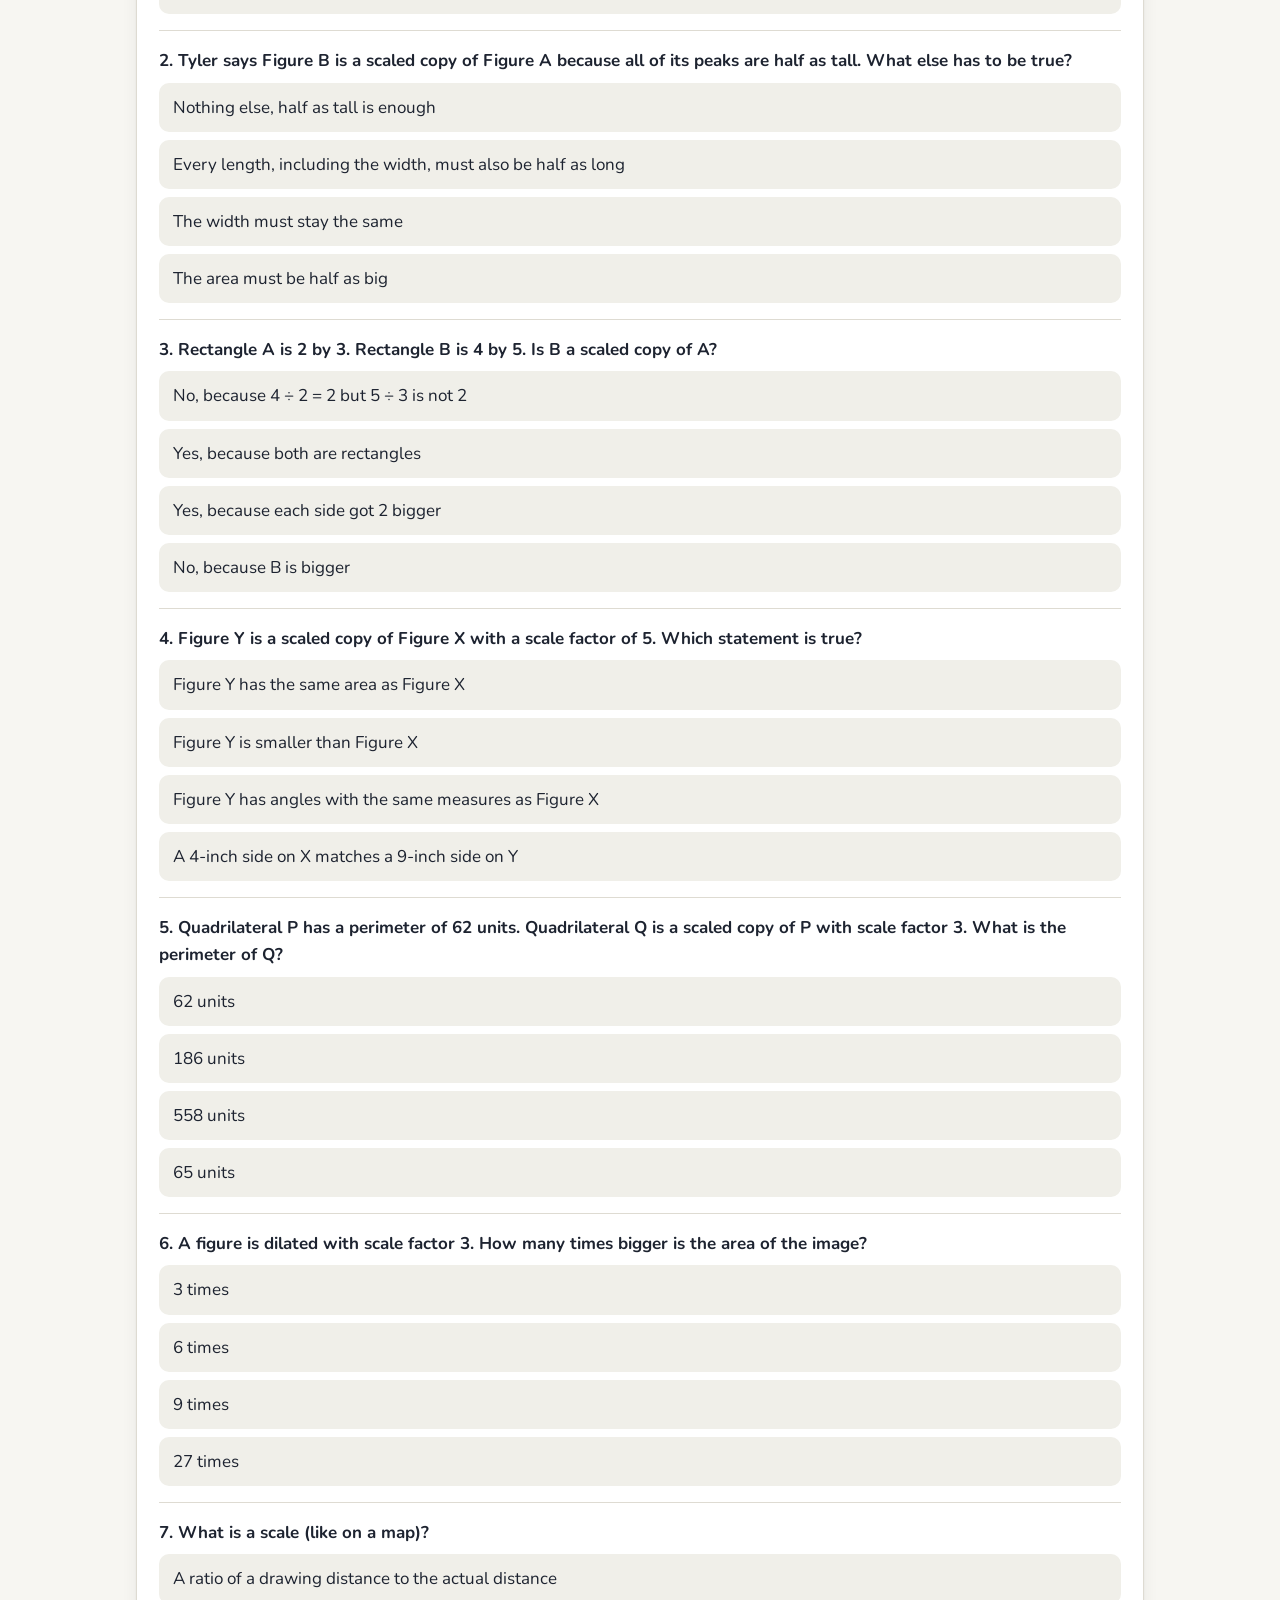
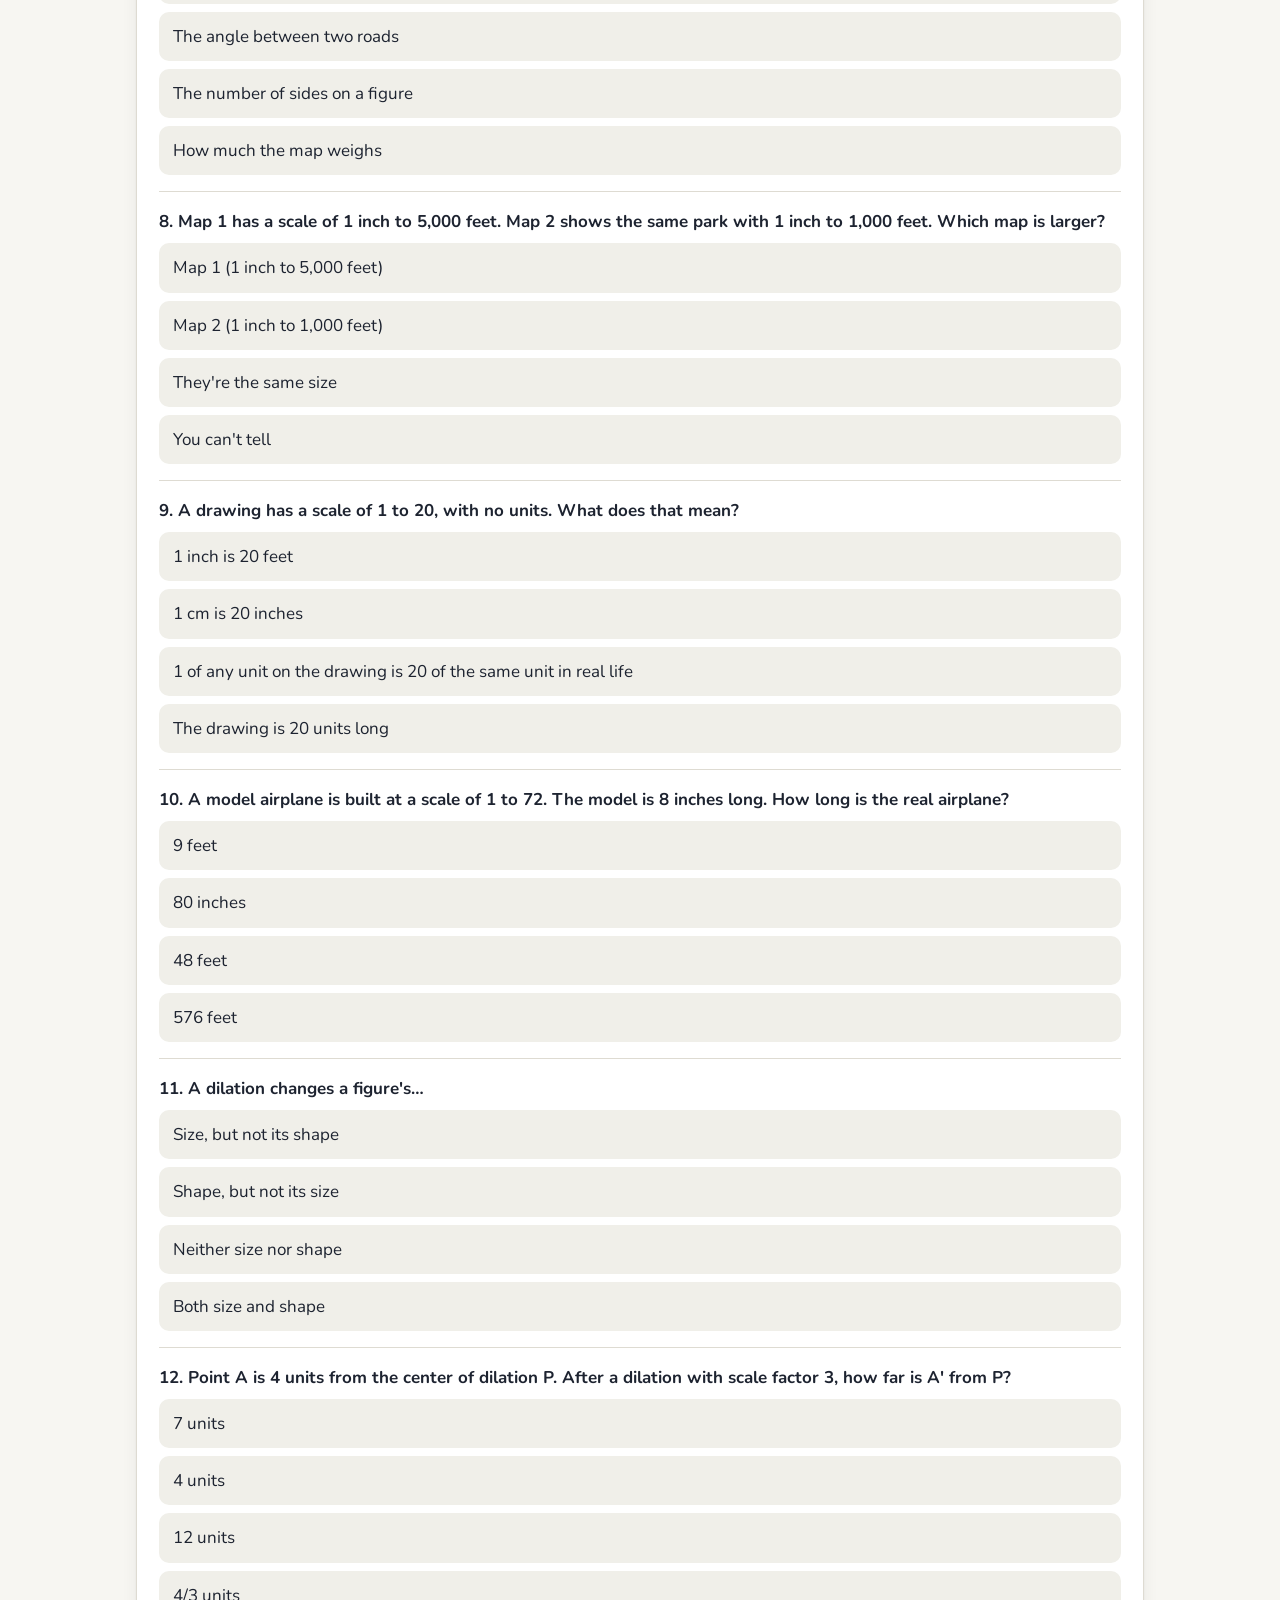
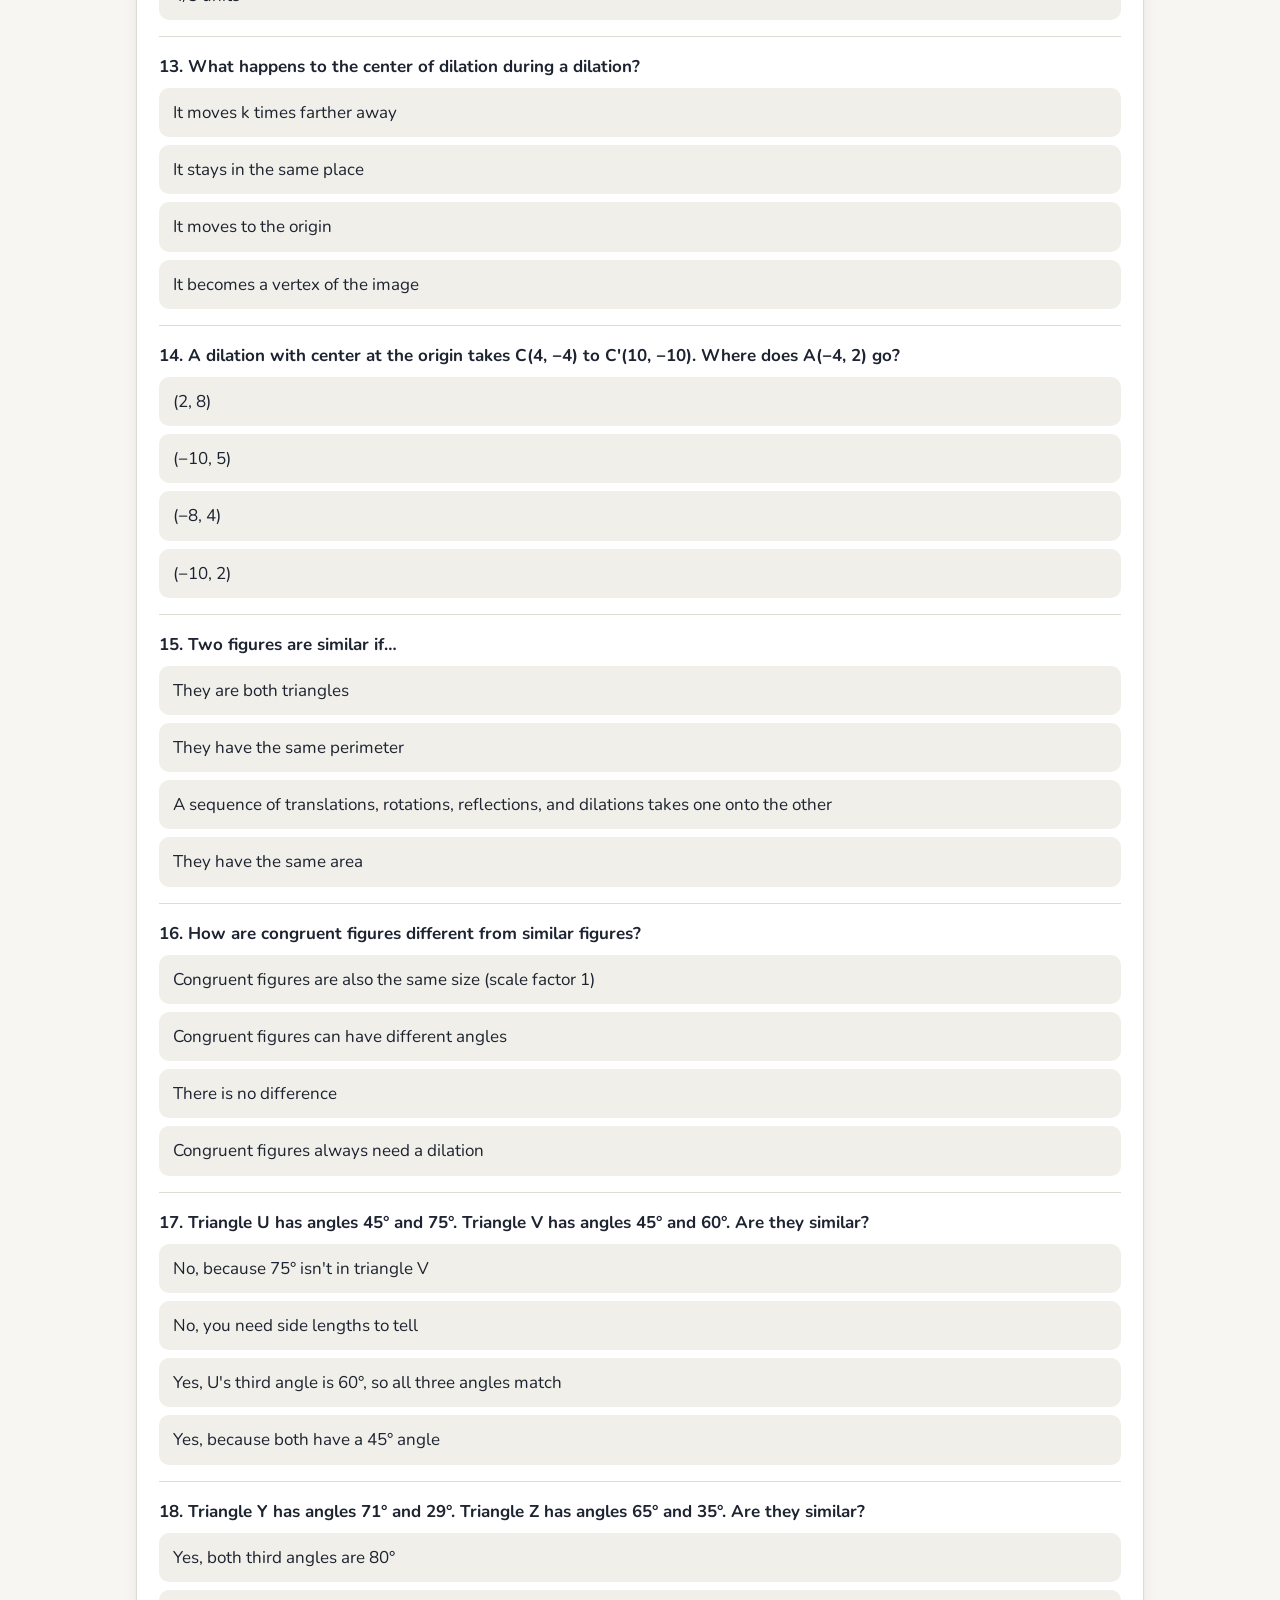
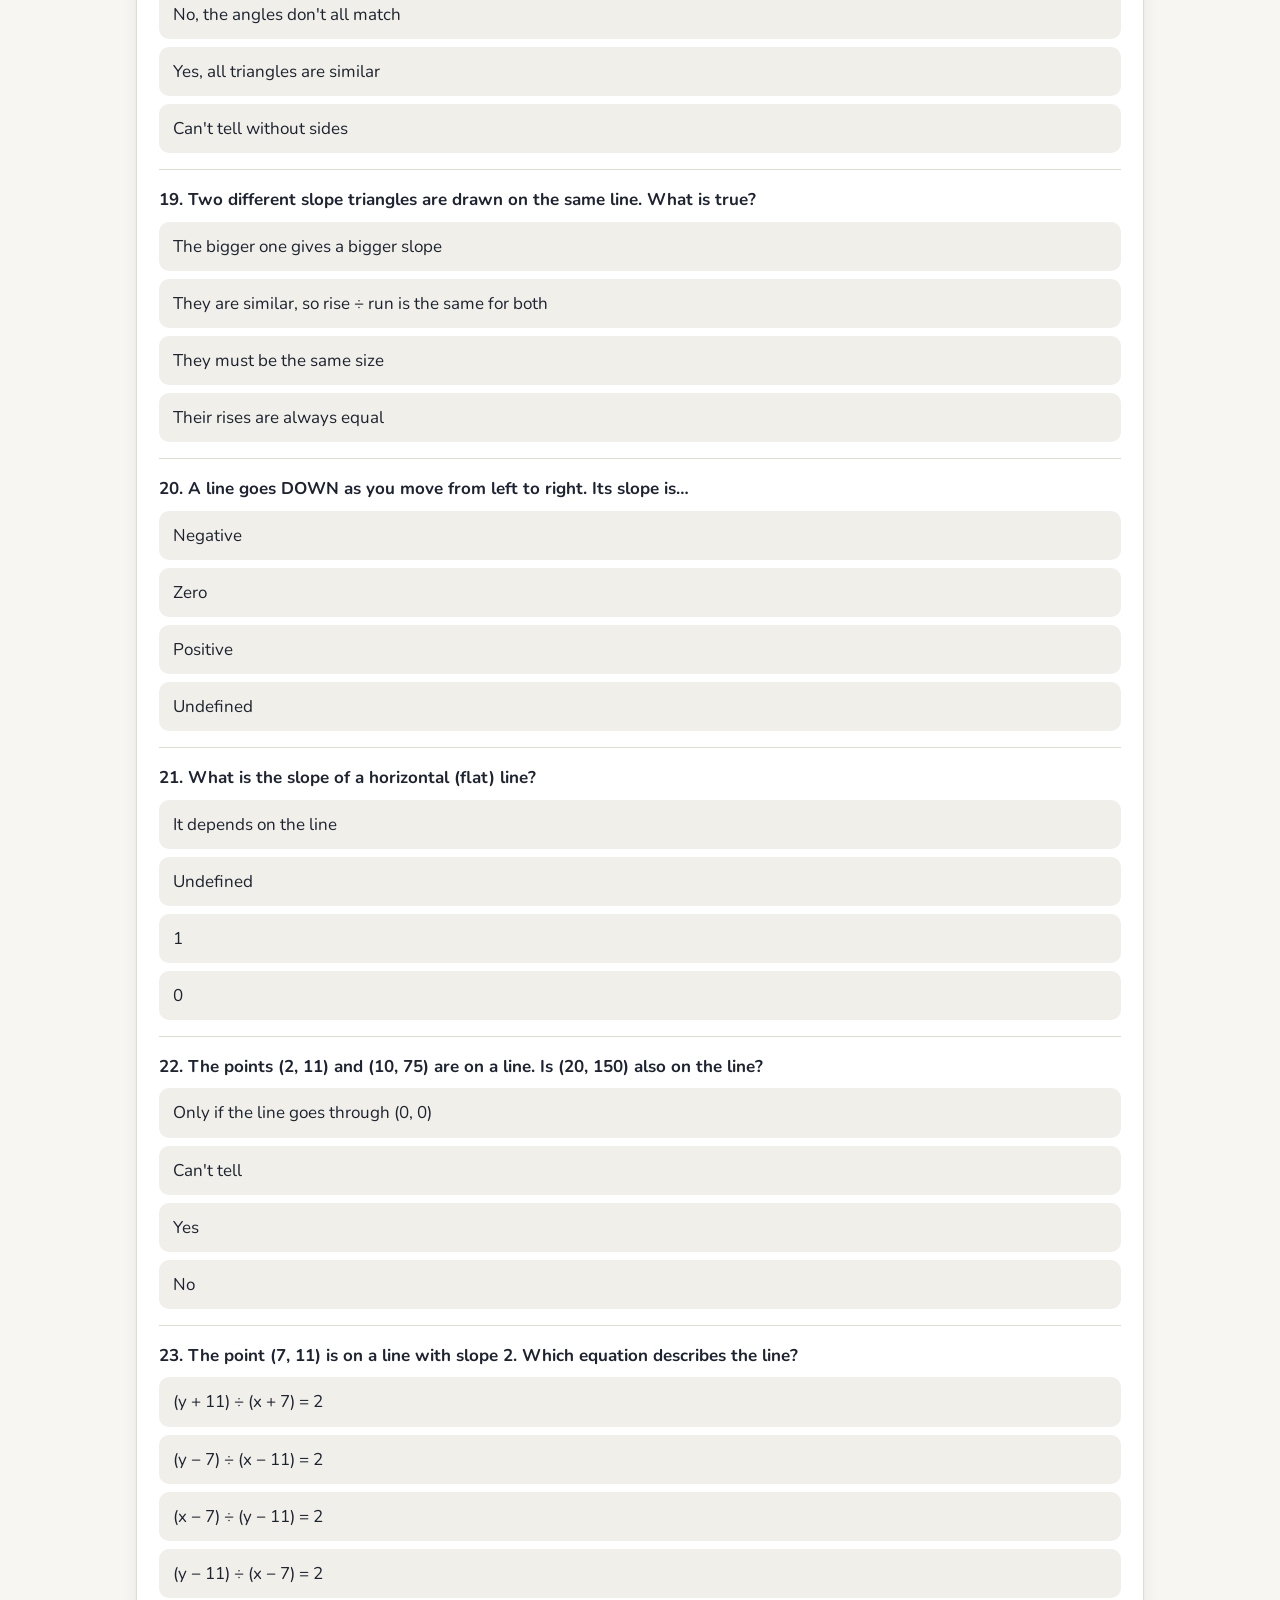
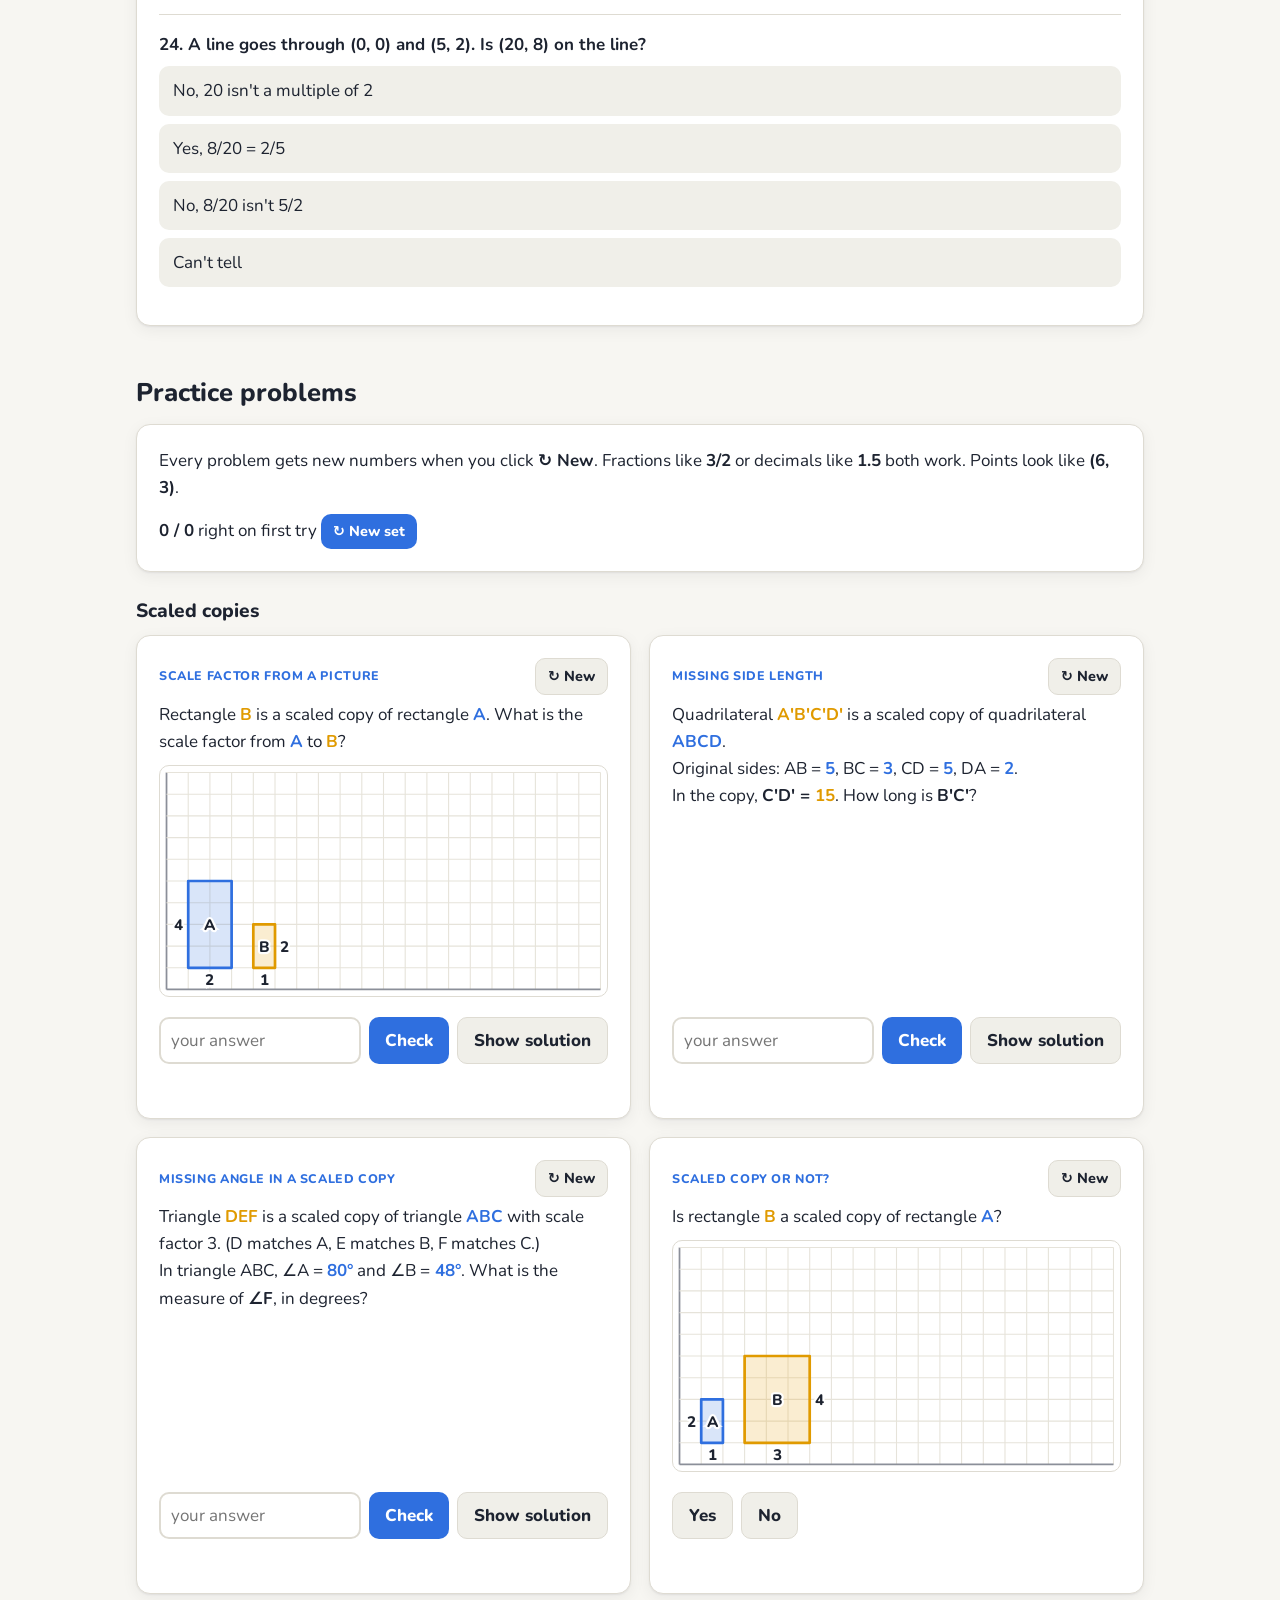
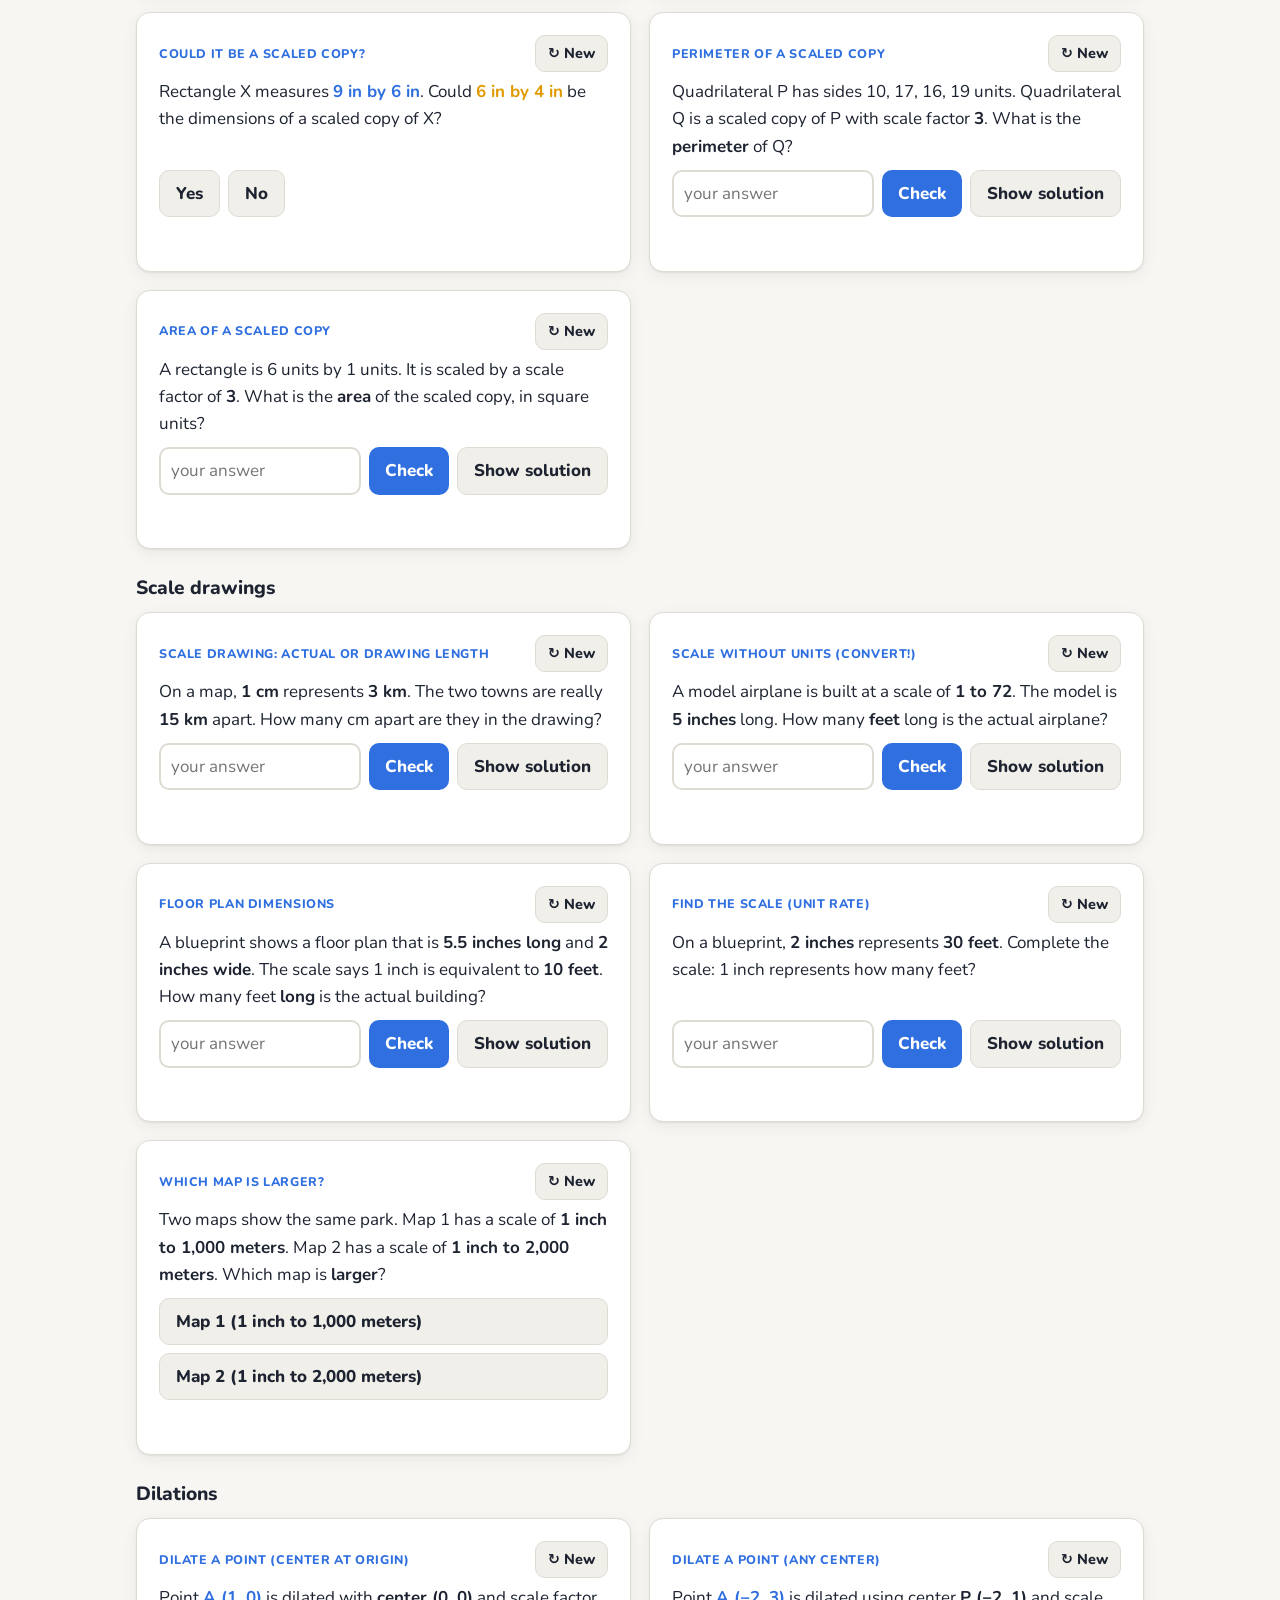
==== commit 5483ed2c: "Unit 2: cover full teacher review list Add scale drawings, similarity, points on a line and line equ" ====
--- a/lessons/dilations-slope/index.html
+++ b/lessons/dilations-slope/index.html
@@ -3,8 +3,8 @@
 <head>
 <meta charset="utf-8">
 <meta name="viewport" content="width=device-width, initial-scale=1">
-<title>Dilations, Scaled Copies &amp; Slope · 7th Grade Math</title>
-<meta name="description" content="Video, big ideas, interactive explorers, a concept check, and unlimited practice problems on scale factor, center of dilation, and slope.">
+<title>Unit 2: Scaled Copies, Dilations, Similarity &amp; Slope · 7th Grade Math</title>
+<meta name="description" content="Video, big ideas, interactive explorers, a concept check, and unlimited practice problems on scaled copies, scale drawings, dilations, similarity, and slope.">
 <link rel="preconnect" href="https://fonts.googleapis.com">
 <link href="https://fonts.googleapis.com/css2?family=Nunito:wght@400;600;700;800&display=swap" rel="stylesheet">
 <link rel="stylesheet" href="../../assets/css/style.css">
@@ -19,15 +19,16 @@
       <a href="#explore">Explore</a>
       <a href="#check">Check</a>
       <a href="#practice">Practice</a>
+      <a href="#studylist">Study list</a>
     </nav>
   </div>
 </header>
 
 <main class="wrap">
   <div class="hero">
-    <div class="eyebrow">Lesson 1</div>
-    <h1>Dilations, Scaled Copies &amp; Slope</h1>
-    <p class="lead">Watch the video, read the big ideas, play with the three explorers, then check yourself and practice until it feels easy.</p>
+    <div class="eyebrow">Unit 2</div>
+    <h1>Scaled Copies, Scale Drawings, Dilations, Similarity &amp; Slope</h1>
+    <p class="lead">Watch the video, read the big ideas, play with the explorers, then check yourself and practice until it feels easy. The <a href="#studylist">study list</a> at the bottom matches every skill on the class review sheet to a spot on this page.</p>
   </div>
 
   <!-- VIDEO -->
@@ -47,57 +48,84 @@
     <div class="ideas">
       <div class="card idea">
         <h3>1 · Scaled copies &amp; scale factor</h3>
-        <p>A <b>scaled copy</b> is a figure where <b>every</b> length of the original is multiplied by the <b>same number</b>. That number is the <b>scale factor</b>.</p>
+        <p>A <b>scaled copy</b> is a copy of a figure where <b>every</b> side length in the original is <b>multiplied</b> by the <b>scale factor</b>.</p>
         <div class="formula">copy length = scale factor × original length</div>
         <div class="formula">scale factor = <span class="frac"><span>copy length</span><span>original length</span></span></div>
         <ul>
-          <li>Scale factor <b>&gt; 1</b> → the copy is <b>bigger</b>.</li>
-          <li>Scale factor <b>between 0 and 1</b> → the copy is <b>smaller</b>.</li>
-          <li>Scale factor <b>= 1</b> → same size.</li>
           <li><b>Angles stay the same.</b> Only lengths change.</li>
+          <li><b>Perimeter</b> gets multiplied by the scale factor too.</li>
+          <li><b>Area</b> gets multiplied by scale factor × scale factor.</li>
           <li>Adding the same amount to every side does <b>not</b> make a scaled copy. You must <b>multiply</b>.</li>
-        </ul>
-        <p class="hint">Example: sides 3, 4, 5 with scale factor 2 → 6, 8, 10.</p>
+          <li>Changing only one direction (only taller, only wider) is <b>not</b> a scaled copy.</li>
+          <li>Direction matters: big → small has a scale factor less than 1 (like <span class="frac"><span>1</span><span>2</span></span>); small → big is more than 1.</li>
+        </ul>
       </div>
       <div class="card idea c2">
-        <h3>2 · Dilations &amp; the center</h3>
-        <p>A <b>dilation</b> makes a scaled copy by stretching (or shrinking) everything away from (or toward) one fixed point, the <b>center of dilation</b>.</p>
-        <ul>
-          <li>Each image point lies on the ray from the center through the original point.</li>
-          <li>Its distance from the center is <b>scale factor × the original distance</b>.</li>
-          <li>The center itself doesn't move.</li>
-          <li>Image points get a prime mark: <b>A</b> → <b>A′</b> ("A prime").</li>
-        </ul>
-        <div class="formula">Center at origin: (x, y) → (k·x, k·y)</div>
-        <p><b>Center not at origin?</b> Count how far the point is from the center (right/left, up/down), multiply both by <i>k</i>, then count that far from the center again.</p>
-        <p class="hint">Example: center (1, 1), A = (3, 2), k = 3. A is 2 right, 1 up from the center → 6 right, 3 up → A′ = (7, 4).</p>
+        <h3>2 · Scale drawings</h3>
+        <p>A <b>scale</b> is a ratio of <b>drawing distance</b> to <b>actual distance</b>.</p>
+        <div class="formula">1 inch : 50 feet → 1 inch on the drawing = 50 feet in real life</div>
+        <ul>
+          <li><b>Drawing → actual:</b> multiply. 4 inches × 50 = 200 feet.</li>
+          <li><b>Actual → drawing:</b> divide. 300 feet ÷ 50 = 6 inches.</li>
+          <li>A scale <b>without units</b> (like 1 to 20) works with any unit, as long as both sides use the <b>same</b> unit: 1 cm to 20 cm, 1 in to 20 in…</li>
+          <li>Watch the units! Scale 1 to 72 with an 8-inch model: 8 × 72 = 576 inches = 576 ÷ 12 = <b>48 feet</b>.</li>
+          <li><b>Which map is bigger?</b> The one where 1 inch stands for <b>less</b> real distance (1 in : 1,000 ft is bigger than 1 in : 5,000 ft).</li>
+        </ul>
       </div>
       <div class="card idea c3">
-        <h3>3 · Slope</h3>
-        <p><b>Slope</b> measures how steep a line is. Make a <b>slope triangle</b>: go across, then up or down, to get from one point on the line to another.</p>
-        <div class="formula">slope = <span class="frac"><span>rise (vertical change)</span><span>run (horizontal change)</span></span></div>
-        <div class="formula">From (x₁, y₁) to (x₂, y₂): slope = <span class="frac"><span>y₂ − y₁</span><span>x₂ − x₁</span></span></div>
-        <ul>
-          <li>Uphill (left to right) → <b>positive</b>. Downhill → <b>negative</b>.</li>
-          <li>Flat (horizontal) line → slope <b>0</b>. Vertical line → slope <b>undefined</b>.</li>
-          <li>All slope triangles on one line are <b>dilations of each other</b> (similar), so they all give the <b>same slope</b>.</li>
-        </ul>
-        <p class="hint">Example: rise 4, run 6 → slope <span class="frac"><span>4</span><span>6</span></span> = <span class="frac"><span>2</span><span>3</span></span>.</p>
+        <h3>3 · Dilations</h3>
+        <p>A <b>dilation</b> is a transformation that can change the <b>size</b> of a figure but <b>not its shape</b> (angles stay the same). Every dilation has a <b>center point</b> and a <b>scale factor</b>.</p>
+        <ul>
+          <li>Each image point is on the ray from the center through the original point, <b>scale factor × as far</b> from the center.</li>
+          <li>Scale factor less than 1 → <b>smaller</b>; equal to 1 → <b>the same</b>; more than 1 → <b>bigger</b>.</li>
+          <li>The center doesn't move. If the center is a vertex, that vertex stays put.</li>
+          <li>Image points get a prime mark: A → A′ ("A prime").</li>
+        </ul>
+        <div class="formula">Center at origin: (x, y) → (kx, ky)</div>
+        <p><b>Any center:</b> count how far the point is from the center (right/left, up/down), multiply both by <i>k</i>, and count that far from the center again.</p>
+        <p class="hint">Find the center: draw lines through A and A′, B and B′. They cross at the center.<br>Find k: image distance ÷ original distance.</p>
+      </div>
+      <div class="card idea c4">
+        <h3>4 · Similar figures</h3>
+        <p>Two figures are <b>similar</b> if there is a sequence of <b>translations</b> (slides), <b>rotations</b> (turns), <b>reflections</b> (flips), and <b>dilations</b> that takes one to the other.</p>
+        <ul>
+          <li>Similar figures have <b>equal angles</b> and sides in the <b>same ratio</b>.</li>
+          <li><b>Congruent</b> figures are similar with scale factor 1: same shape <b>and</b> same size (only slides, turns, flips).</li>
+          <li><b>Angle-angle (AA):</b> if two angles of one triangle match two angles of another, the triangles are similar. Find the third angle with 180° − a − b.</li>
+          <li><b>Missing side:</b> find the scale factor from a pair of matching sides, then multiply (or divide).</li>
+        </ul>
+        <div class="formula">Triangle 45°, 75° (third = 60°) and triangle 45°, 60° (third = 75°) → similar</div>
+      </div>
+      <div class="card idea c5">
+        <h3>5 · Slope</h3>
+        <p><b>Slope</b> is a number that describes how <b>steep</b> a line is.</p>
+        <div class="formula">slope = <span class="frac"><span>vertical change (rise)</span><span>horizontal change (run)</span></span></div>
+        <div class="formula">From (x₁, y₁) to (x₂, y₂): <span class="frac"><span>y₂ − y₁</span><span>x₂ − x₁</span></span></div>
+        <ul>
+          <li><b>Slope triangles</b> on the same line are always <b>similar</b>, always the same <b>ratio</b> of sides, so a line has one slope.</li>
+          <li>Uphill → positive. Downhill → negative. Flat → 0. Vertical → undefined.</li>
+          <li><b>Is a point on the line?</b> Find the slope from a point on the line to the new point. Same slope → yes. Different → no.</li>
+          <li><b>Equation of a line:</b> use a general point (x, y). The slope triangle from (7, 11) to (x, y) is <b>y − 11</b> tall and <b>x − 7</b> wide, so <span class="frac"><span>y − 11</span><span>x − 7</span></span> = slope. If the line goes through (0, 0): <span class="frac"><span>y</span><span>x</span></span> = slope.</li>
+        </ul>
       </div>
     </div>
 
     <div class="card" style="margin-top:18px">
       <h3 style="margin-top:0">Vocabulary</h3>
       <dl class="vocab">
-        <dt>Scaled copy</dt><dd>A figure with all lengths multiplied by the same scale factor; same shape, same angles.</dd>
-        <dt>Scale factor</dt><dd>The number you multiply every length by. Copy ÷ original.</dd>
+        <dt>Scaled copy</dt><dd>A copy where every length is multiplied by the same scale factor; same shape, same angles.</dd>
+        <dt>Scale factor</dt><dd>The number you multiply each length in the original by to get the scaled copy.</dd>
+        <dt>Scale</dt><dd>A ratio of drawing distance to actual distance, like 1 inch : 50 feet.</dd>
         <dt>Corresponding parts</dt><dd>Matching sides, angles, or points in the original and the copy (A matches A′).</dd>
-        <dt>Dilation</dt><dd>A move that makes a scaled copy using a center and a scale factor.</dd>
-        <dt>Center of dilation</dt><dd>The fixed point that everything stretches away from or shrinks toward.</dd>
-        <dt>Image</dt><dd>The new figure after a transformation (labeled with primes: A′B′C′).</dd>
-        <dt>Similar figures</dt><dd>Figures where one is a scaled copy of the other (possibly moved, turned, or flipped too).</dd>
-        <dt>Slope</dt><dd>Rise ÷ run. How much the line goes up (or down) for each 1 step to the right.</dd>
-        <dt>Slope triangle</dt><dd>A right triangle whose long side (hypotenuse) lies on the line; its legs are the rise and the run.</dd>
+        <dt>Dilation</dt><dd>A transformation that changes size but not shape, using a center point and a scale factor.</dd>
+        <dt>Center of dilation</dt><dd>The fixed point everything stretches away from or shrinks toward.</dd>
+        <dt>Translation</dt><dd>A slide.</dd>
+        <dt>Rotation</dt><dd>A turn around a point.</dd>
+        <dt>Reflection</dt><dd>A flip across a line.</dd>
+        <dt>Similar</dt><dd>A sequence of translations, rotations, reflections, and dilations takes one figure onto the other.</dd>
+        <dt>Congruent</dt><dd>Same shape and same size: only translations, rotations, and reflections are needed.</dd>
+        <dt>Slope</dt><dd>Vertical change ÷ horizontal change. How steep a line is.</dd>
+        <dt>Slope triangle</dt><dd>A right triangle whose long side lies on the line; its legs are the rise and the run.</dd>
       </dl>
     </div>
   </section>
@@ -108,7 +136,7 @@
 
     <div class="card">
       <h3 style="margin-top:0">Scale factor</h3>
-      <p class="hint" style="margin-top:0">Move the slider to change the scale factor. Watch every side get multiplied by the same number. Then turn on "stretch only sideways" to see what is <b>not</b> a scaled copy.</p>
+      <p class="hint" style="margin-top:0">Move the slider to change the scale factor. Every side gets multiplied by the same number. Then turn on "stretch only sideways" to see what is <b>not</b> a scaled copy.</p>
       <div class="lab">
         <svg id="sf-plot" aria-label="Original shape and scaled copy on a grid"></svg>
         <div class="controls">
@@ -122,23 +150,50 @@
 
     <div class="card">
       <h3 style="margin-top:0">Center of dilation</h3>
-      <p class="hint" style="margin-top:0"><b>Drag</b> the center <b>P</b> or any corner of the triangle. Change the scale factor. Each image point is on the ray from P, <i>k</i> times as far away.</p>
-      <div class="lab">
-        <svg id="dil-plot" aria-label="Dilation of a triangle from a draggable center"></svg>
+      <p class="hint" style="margin-top:0"><b>Click anywhere</b> on the grid to put the center of dilation there (or drag it around). Then move the slider to scale the triangle around that point. You can also drag the triangle's corners.</p>
+      <div class="lab">
+        <svg id="dil-plot" aria-label="Dilation of a triangle around a center you click to place"></svg>
         <div class="controls">
           <label for="dil-k">Scale factor <i>k</i>: <span id="dil-kval" class="big c"></span></label>
-          <input id="dil-k" type="range" min="0.25" max="3" step="0.25" value="2">
+          <input id="dil-k" type="range" min="0" max="3" step="0.05" value="2">
+          <div class="choice-row" style="margin-top:6px">
+            <button class="btn ghost small" data-k="0.5">½</button>
+            <button class="btn ghost small" data-k="1">1</button>
+            <button class="btn ghost small" data-k="1.5">1.5</button>
+            <button class="btn ghost small" data-k="2">2</button>
+            <button class="btn ghost small" data-k="3">3</button>
+            <button class="btn small" id="dil-play">▶ Animate</button>
+          </div>
           <label class="toggle"><input id="dil-rays" type="checkbox" checked> Show rays from P</label>
+          <label class="toggle"><input id="dil-snap" type="checkbox" checked> Snap center to grid points</label>
           <div class="readout" id="dil-read"></div>
         </div>
       </div>
     </div>
 
     <div class="card">
-      <h3 style="margin-top:0">Slope</h3>
-      <p class="hint" style="margin-top:0"><b>Drag</b> points A and B. The slope triangle shows the <span class="g">run</span> and <span class="r">rise</span>. Turn on the dilated slope triangle to see that a bigger or smaller triangle on the same line gives the same slope.</p>
-      <div class="lab">
-        <svg id="sl-plot" aria-label="Line through two draggable points with slope triangle"></svg>
+      <h3 style="margin-top:0">Similar figures</h3>
+      <p class="hint" style="margin-top:0">Build a sequence of moves: <b>reflect</b>, <b>rotate</b>, <b>dilate</b>, and <b>translate</b> (drag the yellow corner A′). Every result is similar to the original. <b>Challenge:</b> land exactly on the dashed target.</p>
+      <div class="lab">
+        <svg id="sim-plot" aria-label="Triangle and its image after a sequence of transformations"></svg>
+        <div class="controls">
+          <label class="toggle"><input id="sim-flip" type="checkbox"> Reflect (flip)</label>
+          <label for="sim-rot">Rotate: <span id="sim-rotval" class="big c"></span></label>
+          <input id="sim-rot" type="range" min="0" max="345" step="15" value="0">
+          <label for="sim-k">Dilate (scale factor): <span id="sim-kval" class="big c"></span></label>
+          <input id="sim-k" type="range" min="0.5" max="3" step="0.25" value="1">
+          <label class="toggle"><input id="sim-bad" type="checkbox"> Stretch sideways (not allowed!)</label>
+          <div class="choice-row"><button class="btn small" id="sim-new">🎯 New target</button><button class="btn ghost small" id="sim-reset">Reset moves</button></div>
+          <div class="readout" id="sim-read"></div>
+        </div>
+      </div>
+    </div>
+
+    <div class="card">
+      <h3 style="margin-top:0">Slope, points on a line &amp; equations</h3>
+      <p class="hint" style="margin-top:0"><b>Drag</b> A and B to set the line. The slope triangle shows the <span class="g">run</span> and <span class="r">rise</span>. Drag the red point <b>C</b> to test if a point is on the line. Turn on the dilated slope triangle to see that every slope triangle gives the same slope.</p>
+      <div class="lab">
+        <svg id="sl-plot" aria-label="Line through two draggable points with slope triangle and a test point"></svg>
         <div class="controls">
           <label class="toggle"><input id="sl-dil" type="checkbox"> Show a dilated slope triangle</label>
           <label for="sl-k">Its scale factor: <span id="sl-kval" class="big c"></span></label>
@@ -165,21 +220,59 @@
   <section id="practice">
     <h2>Practice problems</h2>
     <div class="card scorebar">
-      <div>Every problem has new numbers each time. Fractions like <b>3/2</b> or decimals like <b>1.5</b> both work. Points look like <b>(6, 3)</b>.</div>
+      <div>Every problem gets new numbers when you click <b>↻ New</b>. Fractions like <b>3/2</b> or decimals like <b>1.5</b> both work. Points look like <b>(6, 3)</b>.</div>
       <div><b id="prac-score">0 / 0</b> right on first try <button class="btn small" id="prac-new">↻ New set</button></div>
     </div>
-    <h3 class="group-title">Scaled copies</h3>
+    <h3 class="group-title" id="p-scaled">Scaled copies</h3>
     <div class="problems" id="g-scaled"></div>
-    <h3 class="group-title">Dilations</h3>
+    <h3 class="group-title" id="p-drawings">Scale drawings</h3>
+    <div class="problems" id="g-drawings"></div>
+    <h3 class="group-title" id="p-dil">Dilations</h3>
     <div class="problems" id="g-dil"></div>
-    <h3 class="group-title">Slope</h3>
+    <h3 class="group-title" id="p-sim">Similar figures</h3>
+    <div class="problems" id="g-sim"></div>
+    <h3 class="group-title" id="p-slope">Slope</h3>
     <div class="problems" id="g-slope"></div>
+    <h3 class="group-title" id="p-lines">Points on a line &amp; equations</h3>
+    <div class="problems" id="g-lines"></div>
+  </section>
+
+  <!-- STUDY LIST -->
+  <section id="studylist">
+    <h2>Class study list → where to practice here</h2>
+    <div class="card">
+      <p class="hint" style="margin-top:0">Every skill from the Unit 2 review choice board, with the place on this page that practices it.</p>
+      <div class="readout" style="background:none;padding:0">
+      <table class="studytable">
+        <tr><th>Section</th><th>Skill</th><th>Practice here</th></tr>
+        <tr><td rowspan="2">A · Scaled copies</td><td>Find the scale factor, missing side, or missing angle</td><td><a href="#p-scaled">Scaled copies problems</a>, <a href="#explore">Scale factor explorer</a></td></tr>
+        <tr><td>Perimeter and area: changes in scale</td><td><a href="#p-scaled">Perimeter &amp; area problems</a></td></tr>
+        <tr><td rowspan="4">B · Scale drawings</td><td>Find the actual length</td><td><a href="#p-drawings">Scale drawing problems</a></td></tr>
+        <tr><td>Find the scale or scaled length</td><td><a href="#p-drawings">Scale drawing problems</a></td></tr>
+        <tr><td>Scale factor word problems (models, floor plans, maps)</td><td><a href="#p-drawings">Scale drawing problems</a></td></tr>
+        <tr><td>Unit rates (1 inch stands for how many feet?)</td><td><a href="#p-drawings">Find the scale</a></td></tr>
+        <tr><td rowspan="4">C · Dilations</td><td>Graph the image</td><td><a href="#p-dil">Dilate a point / figure</a>, <a href="#explore">Center of dilation explorer</a></td></tr>
+        <tr><td>Find the coordinates</td><td><a href="#p-dil">Dilation coordinate problems</a></td></tr>
+        <tr><td>Find the scale factor</td><td><a href="#p-dil">Scale factor from a graph</a></td></tr>
+        <tr><td>Write the rule</td><td><a href="#p-dil">Write the rule (x, y) → (kx, ky)</a></td></tr>
+        <tr><td rowspan="4">D · Similarity</td><td>Congruent or similar? Justify</td><td><a href="#p-sim">Congruent or similar?</a>, <a href="#explore">Similar figures explorer</a></td></tr>
+        <tr><td>Identify similar figures / triangles</td><td><a href="#p-sim">Similar figures problems</a></td></tr>
+        <tr><td>Angle-angle criterion</td><td><a href="#p-sim">Angle-angle problems</a></td></tr>
+        <tr><td>Side lengths and angle measures of similar figures</td><td><a href="#p-sim">Missing sides in similar triangles</a></td></tr>
+        <tr><td rowspan="4">E · Slope</td><td>Find the slope from a graph</td><td><a href="#p-slope">Slope from a graph</a></td></tr>
+        <tr><td>Graph a line with a given slope</td><td><a href="#p-slope">Draw a line with a given slope</a></td></tr>
+        <tr><td>Does (x, y) satisfy the equation / is it on the line?</td><td><a href="#p-lines">Points on a line</a>, <a href="#explore">Slope explorer (point C)</a></td></tr>
+        <tr><td>Write an equation for a line</td><td><a href="#p-lines">Equation of a line</a></td></tr>
+      </table>
+      </div>
+    </div>
   </section>
 </main>
 
 <footer class="footer">7th Grade Math · <a href="../../">All lessons</a></footer>
 
 <script src="../../assets/js/graph.js"></script>
+<script src="problems.js"></script>
 <script src="lesson.js"></script>
 </body>
 </html>
--- a/assets/css/style.css
+++ b/assets/css/style.css
@@ -173,3 +173,9 @@
 @media (max-width: 820px) { .lab { grid-template-columns: minmax(0, 1fr); } }
 .readout { overflow-x: auto; }
 .answer-row .btn { flex: 0 0 auto; }
+.idea.c4 { border-top-color: #8a5cf6; }
+.idea.c5 { border-top-color: var(--bad); }
+.studytable td, .studytable th { vertical-align: top; padding: 6px 8px; }
+.studytable td[rowspan] { font-weight: 800; white-space: nowrap; }
+@media (max-width: 560px) { .studytable td[rowspan] { white-space: normal; } }
+.eq { font-size: 1.15rem; font-weight: 800; }
